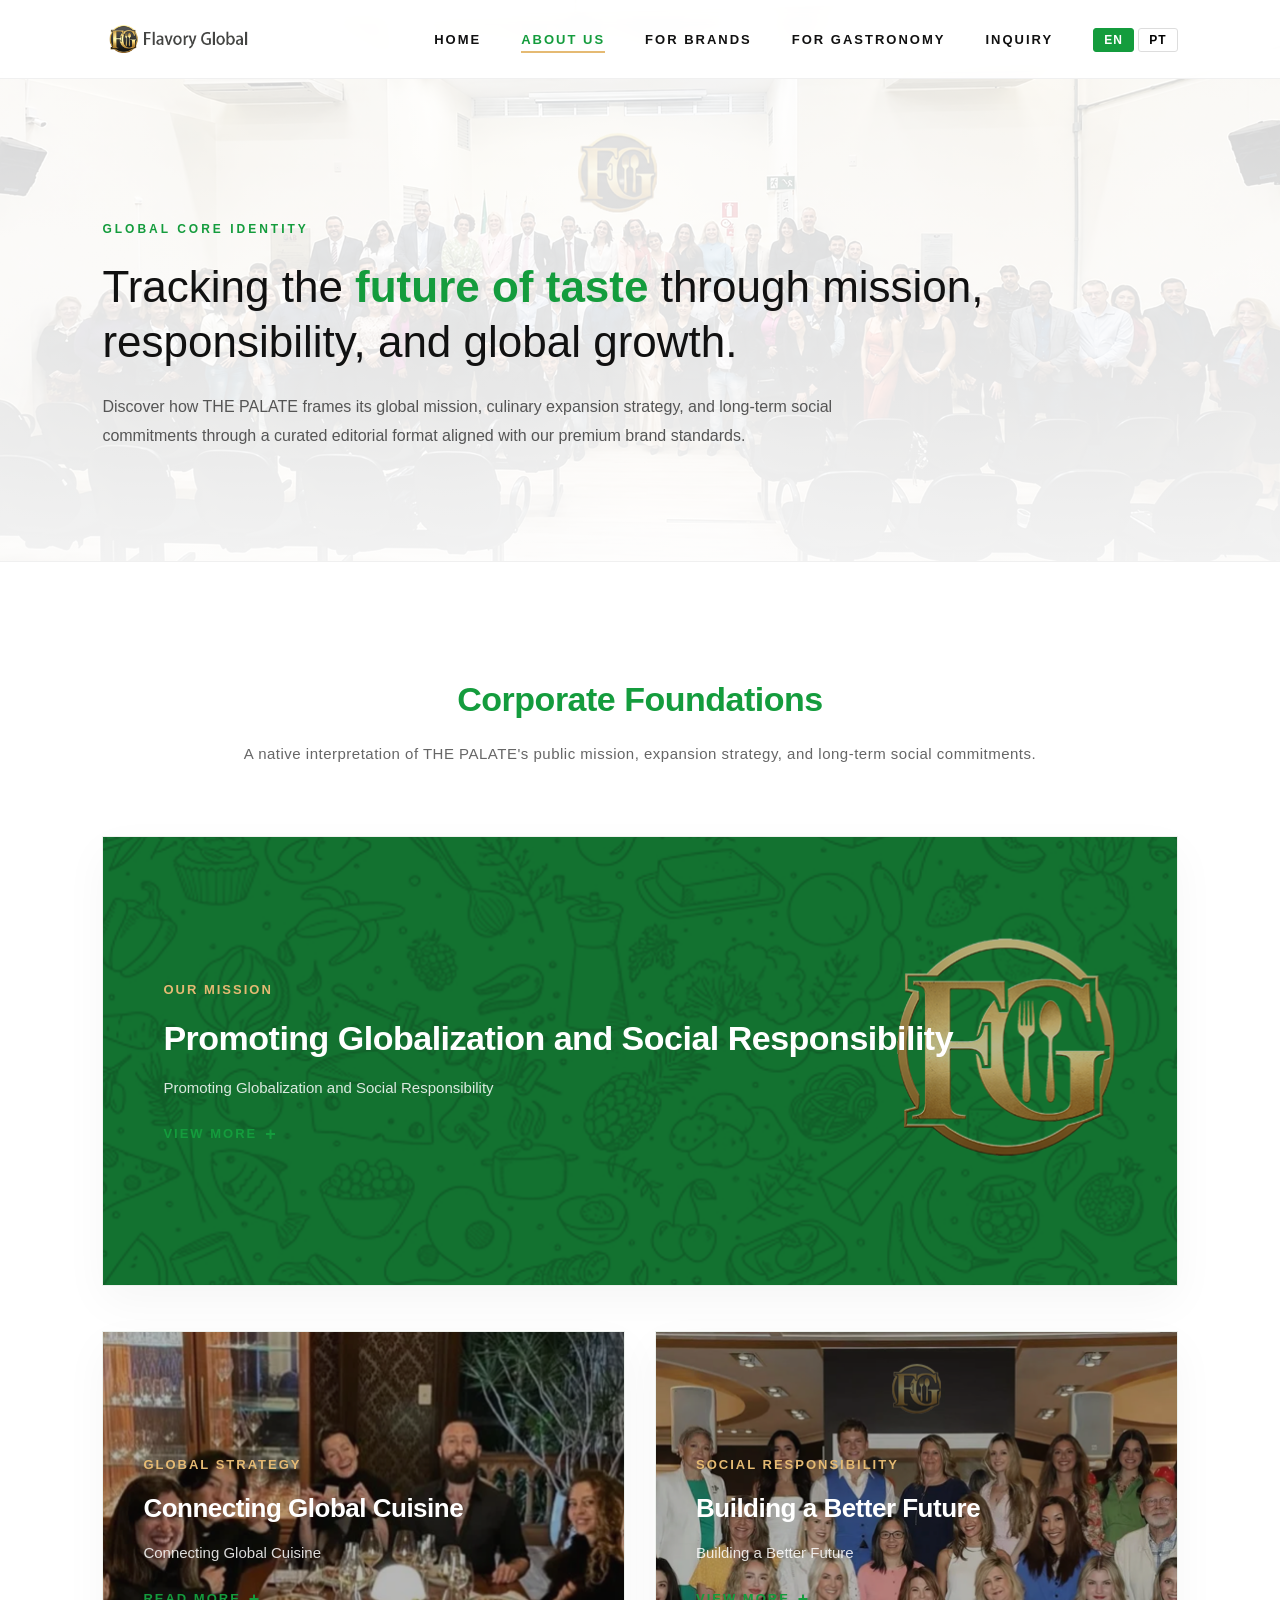
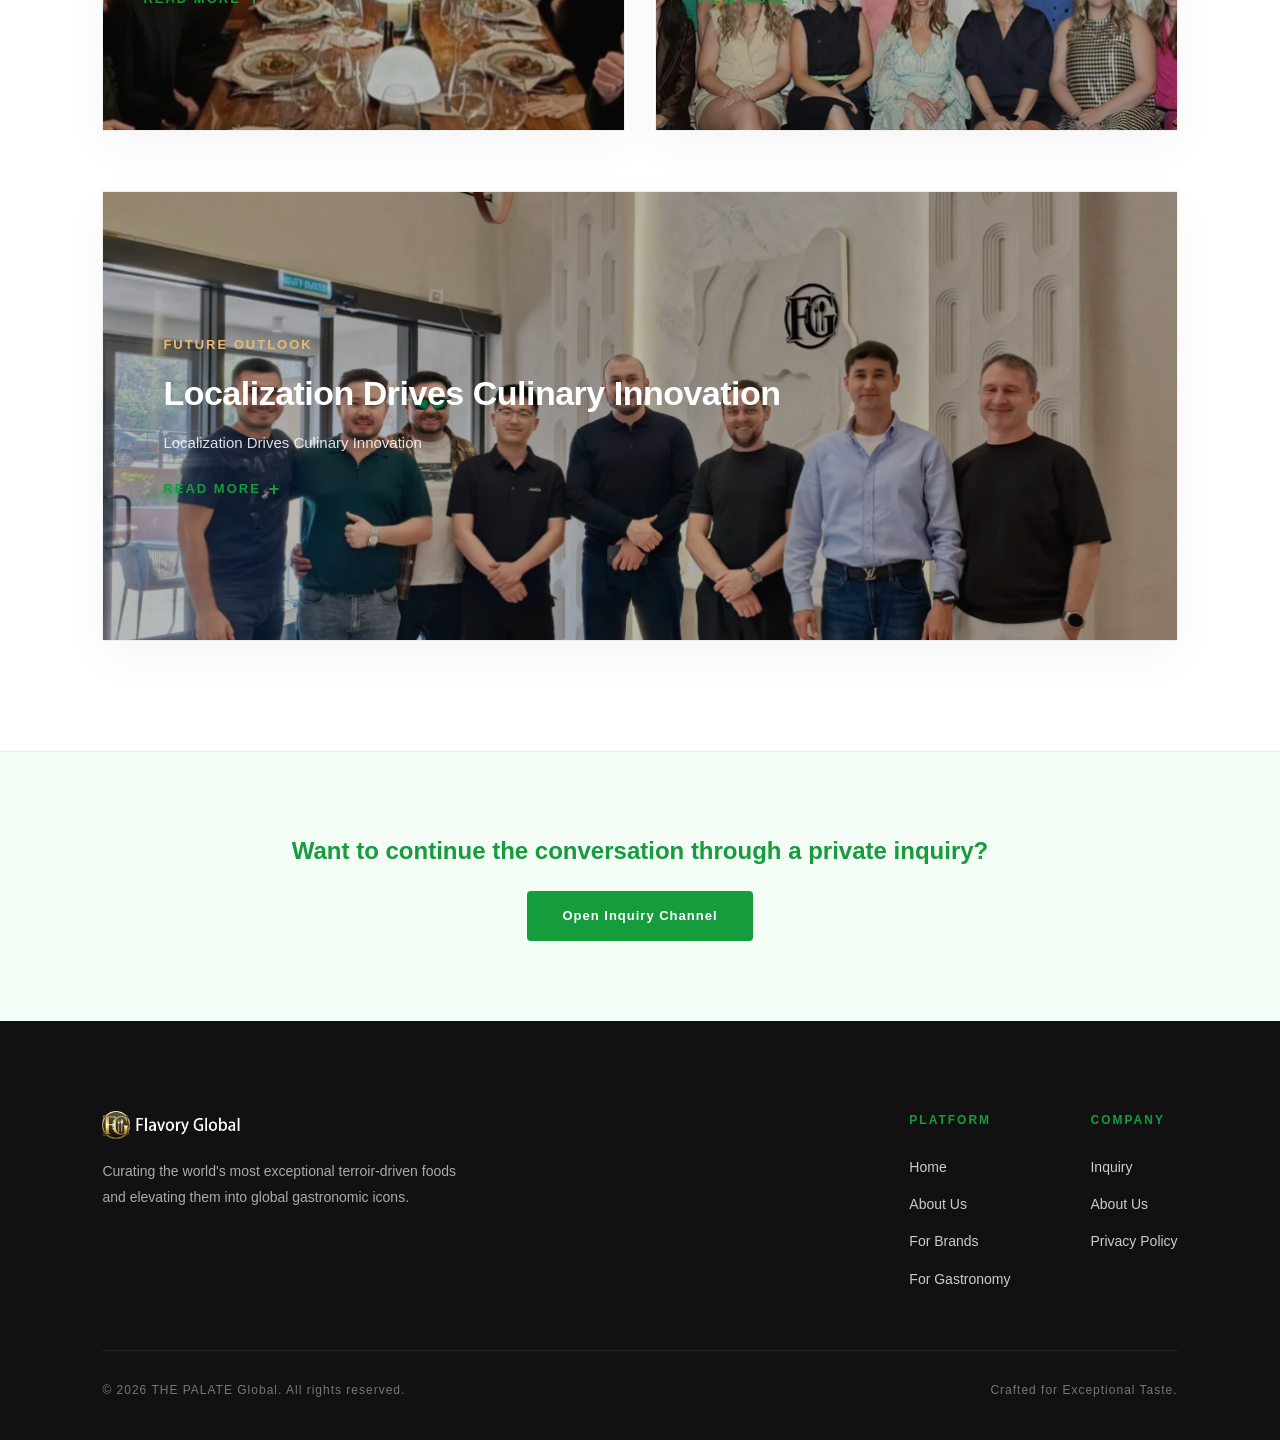
==== aboutUs.html @ c87d358c "rename: news.html to aboutUs.html, update all refs" ====
<!doctype html>
<html lang="en">
<head>
<meta charset="utf-8">
<meta content="width=device-width, initial-scale=1.0" name="viewport">
<title>About Us | THE PALATE</title>
<style>
* { margin: 0; padding: 0; box-sizing: border-box; }
body {
  font-family: -apple-system, BlinkMacSystemFont, "Segoe UI", Roboto, sans-serif;
  background-color: #ffffff;
  color: #111111;
  line-height: 1.6;
  overflow-x: hidden;
}
a { text-decoration: none; color: inherit; transition: all 0.3s ease; }

.container-1200 {
  max-width: 1200px;
  margin: 0 auto;
  width: 100%;
}

.inner-hero {
  padding: 220px 8% 110px 8%;
  background: linear-gradient(rgba(255,255,255,0.82), rgba(255,255,255,0.95)), url("images/about-hero-bg.png") no-repeat center center/cover;
  border-bottom: 1px solid #f0f0f0;
  animation: fadeIn 1s ease;
}
.page-indicator {
  font-size: 12px;
  text-transform: uppercase;
  letter-spacing: 3px;
  color: #149c3d;
  font-weight: 700;
  margin-bottom: 20px;
  display: block;
}
.inner-hero h1 {
  font-size: 44px;
  font-weight: 400;
  color: #111111;
  max-width: 900px;
  margin-bottom: 24px;
  line-height: 1.25;
}
.inner-hero h1 b { color: #149c3d; font-weight: 800; }
.inner-hero p {
  font-size: 16px;
  color: #555555;
  max-width: 800px;
  line-height: 1.8;
}

.news-section {
  padding: 110px 8%;
  background-color: #ffffff;
}
.section-heading {
  text-align: center;
  margin-bottom: 70px;
}
.section-heading h2 { font-size: 34px; font-weight: 700; margin-bottom: 16px; letter-spacing: -0.5px; }
.section-heading h2 span { color: #149c3d; }
.section-heading p { font-size: 15px; color: #666666; letter-spacing: 0.5px; }

.news-list { display: flex; flex-direction: column; gap: 45px; }

.news-grid-row {
  display: grid;
  grid-template-columns: repeat(2, 1fr);
  gap: 30px;
}

.news-item-container { display: flex; flex-direction: column; }

.news-card {
  position: relative;
  height: 450px;
  display: flex;
  flex-direction: column;
  justify-content: center;
  border: 1px solid #edf1ed;
  background: #111111;
  box-shadow: 0 16px 42px rgba(17,17,17,0.04);
  overflow: hidden;
  transition: transform 0.3s ease, box-shadow 0.3s ease;
}
.news-grid-row .news-card {
  height: 400px;
}
.news-card:hover {
  transform: translateY(-4px);
  box-shadow: 0 16px 30px rgba(20,156,61,0.12);
}
.news-card-bg {
  position: absolute;
  inset: 0;
  background-size: cover;
  background-position: center;
  z-index: 1;
  transition: transform 0.6s ease;
}
.news-card:hover .news-card-bg { transform: scale(1.03); }

.news-card::after {
  content: "";
  position: absolute;
  inset: 0;
  background: rgba(17,17,17,0.3);
  z-index: 2;
}

.news-card-content {
  position: relative;
  z-index: 3;
  padding: 40px 60px;
  display: flex;
  flex-direction: column;
  justify-content: center;
}
.news-grid-row .news-card-content {
  padding: 30px 40px;
}
.news-kicker {
  font-size: 13px;
  letter-spacing: 2px;
  text-transform: uppercase;
  color: #e5ba73;
  font-weight: 700;
  display: block;
  margin-bottom: 16px;
}
.news-card h3 {
  font-size: 34px;
  font-weight: 700;
  color: #ffffff;
  margin-bottom: 16px;
  line-height: 1.25;
  letter-spacing: -0.5px;
}
.news-grid-row .news-card h3 {
  font-size: 26px;
}
.news-summary {
  font-size: 15px;
  color: rgba(255,255,255,0.85);
  line-height: 1.7;
  margin-bottom: 24px;
  max-width: 850px;
}
.news-toggle {
  display: inline-flex;
  align-items: center;
  gap: 8px;
  width: fit-content;
  border: none;
  background: transparent;
  color: #149c3d;
  font-size: 13px;
  font-weight: 700;
  letter-spacing: 2px;
  text-transform: uppercase;
  cursor: pointer;
  padding: 0;
}
.news-toggle:hover { color: #e5ba73; }
.news-toggle::after { content: "+"; font-size: 18px; line-height: 1; }
.news-toggle[aria-expanded="true"]::after { content: "-"; }

.news-detail-wrapper {
  max-height: 0;
  overflow: hidden;
  opacity: 0;
  margin-top: 0;
  transition: max-height 0.4s ease, opacity 0.3s ease, margin-top 0.3s ease;
}
.news-detail-wrapper[hidden] { display: none; }
.news-detail-wrapper.open { max-height: 2000px; opacity: 1; margin-top: 15px; }
.news-detail-inner { padding: 35px; background: #fcfcfc; border-left: 4px solid #149c3d; display: flex; flex-direction: column; gap: 16px; border-right: 1px solid #edf1ed; border-bottom: 1px solid #edf1ed; }
.news-detail-wrapper p { font-size: 15px; color: #444444; line-height: 1.85; text-align: justify; }

.news-cta {
  background-color: #f4fcf6;
  padding: 80px 8%;
  text-align: center;
  border-top: 1px solid #e2f3e7;
}
.news-cta h4 { font-size: 24px; color: #111111; margin-bottom: 20px; }
.news-cta h4 span { color: #149c3d; }
.news-btn {
  display: inline-block;
  padding: 15px 35px;
  background-color: #149c3d;
  color: #ffffff;
  font-size: 13px;
  font-weight: 600;
  letter-spacing: 1px;
  border-radius: 4px;
}
.news-btn:hover { background-color: #111111; color: #e5ba73; }

@keyframes fadeIn { from { opacity: 0; } to { opacity: 1; } }

@media (max-width: 1240px) {
  .container-1200 { padding: 0 20px; }
}
@media (max-width: 960px) {
  .inner-hero { padding: 180px 6% 84px 6%; }
  .news-section, .news-cta, footer { padding-left: 6%; padding-right: 6%; }
  .news-grid-row { grid-template-columns: 1fr; gap: 30px; }
  .news-card { height: auto; min-height: 380px; }
  .news-grid-row .news-card { height: auto; min-height: 380px; }
  .news-card-content { padding: 30px; }
  .news-card h3 { font-size: 30px; }
}
@media (max-width: 768px) {
  .inner-hero h1 { font-size: 32px; }
  .inner-hero p, .news-summary, .news-detail-wrapper p { font-size: 14px; line-height: 1.6; }
  .news-list { gap: 20px; }
  .news-card-content { padding: 24px 20px; }
  .news-toggle { width: 100%; justify-content: flex-start; min-height: 44px; }
}
</style>
<link href="css/components.css" rel="stylesheet">
</head>
<body>

<site-header></site-header>

<section class="inner-hero">
  <div class="container-1200">
    <span class="page-indicator">
      <span class="lang-en">Global Core Identity</span>
      <span class="lang-pt" hidden>Identidade Central Global</span>
    </span>
    <h1>
      <span class="lang-en">Tracking the <b>future of taste</b> through mission, responsibility, and global growth.</span>
      <span class="lang-pt" hidden>Acompanhando o <b>futuro do sabor</b> por meio de missao, responsabilidade e crescimento global.</span>
    </h1>
    <p>
      <span class="lang-en">Discover how THE PALATE frames its global mission, culinary expansion strategy, and long-term social commitments through a curated editorial format aligned with our premium brand standards.</span>
      <span class="lang-pt" hidden>Descubra como a THE PALATE apresenta sua missao global, estrategia de expansao culinaria e compromissos sociais de longo prazo em um formato editorial alinhado aos nossos padroes de marca premium.</span>
    </p>
  </div>
</section>

<section class="news-section">
  <div class="container-1200">
    <div class="section-heading">
      <h2>
        <span class="lang-en">Corporate <span>Foundations</span></span>
        <span class="lang-pt" hidden>Pilares <span>Corporativos</span></span>
      </h2>
      <p>
        <span class="lang-en">A native interpretation of THE PALATE's public mission, expansion strategy, and long-term social commitments.</span>
        <span class="lang-pt" hidden>Uma interpretacao nativa sobre a missao publica, estrategia de expansao e compromissos sociais da THE PALATE.</span>
      </p>
    </div>

    <div class="news-list">

      <!-- CARD 1: MISSION -->
      <div class="news-item-container">
        <article class="news-card">
          <div class="news-card-bg" style="background-image: url('images/about-card-mission.png')"></div>
          <div class="news-card-content">
            <span class="news-kicker">OUR MISSION</span>
            <h3>
              <span class="lang-en">Promoting Globalization and Social Responsibility</span>
              <span class="lang-pt" hidden>Promovendo Globalizacao e Responsabilidade Social</span>
            </h3>
            <p class="news-summary">
              <span class="lang-en">Promoting Globalization and Social Responsibility</span>
              <span class="lang-pt" hidden>Promovendo Globalizacao e Responsabilidade Social</span>
            </p>
            <button class="news-toggle" type="button" aria-expanded="false" aria-controls="news-detail-1" data-more-en="View more" data-less-en="Show less" data-more-pt="Ver mais" data-less-pt="Mostrar menos" onclick="toggleNewsDetail(this, 'news-detail-1')">
              <span class="lang-en">View more</span>
              <span class="lang-pt" hidden>Ver mais</span>
            </button>
          </div>
        </article>
        <div class="news-detail-wrapper" id="news-detail-1" hidden>
          <div class="news-detail-inner">
            <p>
              <strong style="display: block; margin-bottom: 8px; color: #149c3d;">OUR MISSION</strong>
              <strong style="display: block; margin-bottom: 12px; font-size: 16px;">Promoting Globalization and Social Responsibility</strong>
              <span class="lang-en">THE PALATE is not just a culinary curation company; we are also practitioners of global social responsibility. We are committed to promoting the process of globalization and actively responding to the increasingly prominent issue of global unemployment by providing effective solutions for various countries. Through our platform, we hope to help everyone find their own culinary journey.</span>
              <span class="lang-pt" hidden>A THE PALATE nao e apenas uma empresa de curadoria culinaria; tambem somos praticantes da responsabilidade social global. Estamos comprometidos em promover o processo de globalizacao e responder ativamente ao crescente problema do desemprego global por meio de solucoes eficazes para varios paises. Por meio de nossa plataforma, esperamos ajudar cada pessoa a encontrar sua propria jornada culinaria.</span>
            </p>
          </div>
        </div>
      </div>

      <!-- GRID ROW: CARD 2 + CARD 3 -->
      <div class="news-grid-row">

        <div class="news-item-container">
          <article class="news-card">
            <div class="news-card-bg" style="background-image: url('images/about-card-strategy.png')"></div>
            <div class="news-card-content">
              <span class="news-kicker">GLOBAL STRATEGY</span>
              <h3>
                <span class="lang-en">Connecting Global Cuisine</span>
                <span class="lang-pt" hidden>Conectando a Culinaria Global</span>
              </h3>
              <p class="news-summary">
                <span class="lang-en">Connecting Global Cuisine</span>
                <span class="lang-pt" hidden>Conectando a Culinaria Global</span>
              </p>
              <button class="news-toggle" type="button" aria-expanded="false" aria-controls="news-detail-2" data-more-en="Read more" data-less-en="Show less" data-more-pt="Ler mais" data-less-pt="Mostrar menos" onclick="toggleNewsDetail(this, 'news-detail-2')">
                <span class="lang-en">Read more</span>
                <span class="lang-pt" hidden>Ler mais</span>
              </button>
            </div>
          </article>
          <div class="news-detail-wrapper" id="news-detail-2" hidden>
            <div class="news-detail-inner">
              <p>
                <strong style="display: block; margin-bottom: 8px; color: #149c3d;">GLOBAL STRATEGY</strong>
                <strong style="display: block; margin-bottom: 12px; font-size: 16px;">Connecting Global Cuisine</strong>
                <span class="lang-en">As of 2026, THE PALATE has established a comprehensive international business network, with offices spanning multiple continents. With our rigorous curation standards and exceptional digital service system, we provide precise and unique culinary insights to food lovers around the world, continuously driving the innovation and upgrading of global dining evaluation standards.</span>
                <span class="lang-pt" hidden>A THE PALATE estabeleceu uma rede internacional de negocios abrangente, abrangendo diversos paises. Com nossos rigorosos padroes de curadoria e sistema digital de servico excepcional, fornecemos insights culinarios precisos e unicos para amantes da gastronomia em todo o mundo.</span>
              </p>
            </div>
          </div>
        </div>

        <div class="news-item-container">
          <article class="news-card">
            <div class="news-card-bg" style="background-image: url('images/about-card-responsibility.png')"></div>
            <div class="news-card-content">
              <span class="news-kicker">SOCIAL RESPONSIBILITY</span>
              <h3>
                <span class="lang-en">Building a Better Future</span>
                <span class="lang-pt" hidden>Construindo um Futuro Melhor</span>
              </h3>
              <p class="news-summary">
                <span class="lang-en">Building a Better Future</span>
                <span class="lang-pt" hidden>Construindo um Futuro Melhor</span>
              </p>
              <button class="news-toggle" type="button" aria-expanded="false" aria-controls="news-detail-3" data-more-en="View more" data-less-en="Show less" data-more-pt="Ver mais" data-less-pt="Mostrar menos" onclick="toggleNewsDetail(this, 'news-detail-3')">
                <span class="lang-en">View more</span>
                <span class="lang-pt" hidden>Ver mais</span>
              </button>
            </div>
          </article>
          <div class="news-detail-wrapper" id="news-detail-3" hidden>
            <div class="news-detail-inner">
              <p>
                <strong style="display: block; margin-bottom: 8px; color: #149c3d;">SOCIAL RESPONSIBILITY</strong>
                <strong style="display: block; margin-bottom: 12px; font-size: 16px;">Building a Better Future</strong>
                <span class="lang-en" style="display: block; margin-bottom: 12px;">THE PALATE has established strong partnerships with globally recognized charitable organizations. We actively give back to society through charitable activities worldwide, covering areas such as education, poverty alleviation, and health.</span>
                <span class="lang-en" style="display: block; margin-bottom: 12px;">We collaborate with internationally recognized organizations to launch inclusive charitable products that align with local cultural and legal principles. We allocate a portion of our operational profits to fund schools, community centers, and provide ongoing assistance for vulnerable groups.</span>
                <span class="lang-en">We recognize the importance of charitable endeavors. As a socially responsible company, we call on every partner to participate in meaningful action beyond food.</span>
                <span class="lang-pt" hidden>A THE PALATE estabeleceu parcerias com organizacoes globais reconhecidas. Dedicamos parte dos lucros para financiar escolas, centros comunitarios e fornecer assistencia para grupos vulneraveis em todo o mundo.</span>
              </p>
            </div>
          </div>
        </div>

      </div>

      <!-- CARD 4: FUTURE OUTLOOK -->
      <div class="news-item-container" style="margin-top: 15px;">
        <article class="news-card">
          <div class="news-card-bg" style="background-image: url('images/about-card-outlook.png')"></div>
          <div class="news-card-content">
            <span class="news-kicker">FUTURE OUTLOOK</span>
            <h3>
              <span class="lang-en">Localization Drives Culinary Innovation</span>
              <span class="lang-pt" hidden>A Localizacao Impulsiona a Inovacao Culinaria</span>
            </h3>
            <p class="news-summary">
              <span class="lang-en">Localization Drives Culinary Innovation</span>
              <span class="lang-pt" hidden>A Localizacao Impulsiona a Inovacao Culinaria</span>
            </p>
            <button class="news-toggle" type="button" aria-expanded="false" aria-controls="news-detail-4" data-more-en="Read more" data-less-en="Show less" data-more-pt="Ler mais" data-less-pt="Mostrar menos" onclick="toggleNewsDetail(this, 'news-detail-4')">
              <span class="lang-en">Read more</span>
              <span class="lang-pt" hidden>Ler mais</span>
            </button>
          </div>
        </article>
        <div class="news-detail-wrapper" id="news-detail-4" hidden>
          <div class="news-detail-inner">
            <p>
              <strong style="display: block; margin-bottom: 8px; color: #149c3d;">FUTURE OUTLOOK</strong>
              <strong style="display: block; margin-bottom: 12px; font-size: 16px;">Localization Drives Culinary Innovation</strong>
              <span class="lang-en">THE PALATE looks forward to further consolidating its leadership position in the global culinary curation market while creating a richer and more diverse food experience for diners worldwide. Through our platform, we integrate the unique offerings of local food businesses and user feedback to drive culinary innovation across markets.</span>
              <span class="lang-pt" hidden>A THE PALATE espera consolidar ainda mais sua posicao de lideranca no mercado global de curadoria culinaria, criando uma experiencia gastronomica mais rica e diversa para consumidores do mundo inteiro.</span>
            </p>
          </div>
        </div>
      </div>

    </div>
  </div>
</section>

<section class="news-cta">
  <div class="container-1200">
    <h4>
      <span class="lang-en">Want to continue the conversation through a <span>private inquiry</span>?</span>
      <span class="lang-pt" hidden>Quer continuar a conversa por meio de uma <span>consulta privada</span>?</span>
    </h4>
    <a href="inquiry.html" class="news-btn">
      <span class="lang-en">Open Inquiry Channel</span>
      <span class="lang-pt" hidden>Abrir Canal de Consulta</span>
    </a>
  </div>
</section>

<site-footer></site-footer>

<script>
var DETAIL_CLOSE_DELAY_MS = 250;

function toggleNewsDetail(button, detailId) {
  var detail = document.getElementById(detailId);
  var isOpen = detail.classList.contains("open");
  var nextState = !isOpen;
  var langEn = button.querySelector(".lang-en");
  var langPt = button.querySelector(".lang-pt");

  if (nextState) {
    detail.hidden = false;
    requestAnimationFrame(function () {
      detail.classList.add("open");
    });
  } else {
    detail.classList.remove("open");
    window.setTimeout(function () {
      if (!detail.classList.contains("open")) {
        detail.hidden = true;
      }
    }, DETAIL_CLOSE_DELAY_MS);
  }

  button.setAttribute("aria-expanded", String(nextState));

  if (langEn) {
    langEn.textContent = nextState
      ? button.getAttribute("data-less-en")
      : button.getAttribute("data-more-en");
  }
  if (langPt) {
    langPt.textContent = nextState
      ? button.getAttribute("data-less-pt")
      : button.getAttribute("data-more-pt");
  }
}
</script>
<script src="js/i18n.js"></script>
<script src="js/components.js"></script>
</body>
</html>
---- css/components.css ----
nav {
  position: fixed;
  top: 0;
  width: 100%;
  display: flex;
  justify-content: space-between;
  align-items: center;
  padding: 25px 8%;
  background: rgba(255, 255, 255, 0.95);
  backdrop-filter: blur(10px);
  z-index: 1000;
  border-bottom: 1px solid #f0f0f0;
}
.logo {
  height: 28px;
  display: block;
}
.logo-footer {
  height: 28px;
  display: block;
}
.nav-links {
  display: flex;
  list-style: none;
  gap: 40px;
  align-items: center;
}
.nav-links a {
  font-size: 13px;
  letter-spacing: 2px;
  text-transform: uppercase;
  font-weight: 600;
}
.nav-links a:hover,
.nav-links a.active {
  color: #149c3d;
  border-bottom: 2px solid #e5ba73;
  padding-bottom: 4px;
}
.lang-toggle {
  font-size: 12px;
  letter-spacing: 1px;
  font-weight: 700;
  cursor: pointer;
  padding: 4px 10px;
  border: 1px solid #ddd;
  border-radius: 3px;
  background: transparent;
  text-transform: uppercase;
}
.lang-toggle.active {
  background: #149c3d;
  color: #fff;
  border-color: #149c3d;
}
.lang-toggle:hover {
  border-color: #149c3d;
}

.menu-toggle {
  display: none;
  flex-direction: column;
  cursor: pointer;
  gap: 5px;
  z-index: 1001;
}
.menu-toggle span {
  display: block;
  width: 25px;
  height: 2px;
  background-color: #111111;
  transition: all 0.3s ease;
}

footer {
  background-color: #111111;
  color: #ffffff;
  padding: 90px 8% 40px 8%;
  display: flex;
  flex-direction: column;
  gap: 60px;
}
.footer-main {
  display: flex;
  justify-content: space-between;
  flex-wrap: wrap;
  gap: 40px;
}
.footer-desc {
  max-width: 380px;
  color: #aaaaaa;
  font-size: 14px;
  line-height: 1.8;
}
.footer-desc .logo-footer {
  margin-bottom: 20px;
}
.footer-links {
  display: flex;
  gap: 80px;
}
.footer-col h4 {
  font-size: 12px;
  text-transform: uppercase;
  letter-spacing: 2px;
  color: #149c3d;
  margin-bottom: 25px;
  font-weight: 700;
}
.footer-col ul {
  list-style: none;
  display: flex;
  flex-direction: column;
  gap: 15px;
  font-size: 14px;
  color: #cccccc;
}
.footer-col ul a:hover {
  color: #e5ba73;
  padding-left: 5px;
}
.footer-bottom {
  display: flex;
  justify-content: space-between;
  font-size: 12px;
  color: #777777;
  border-top: 1px solid #222222;
  padding-top: 30px;
  letter-spacing: 1px;
}

@media (max-width: 960px) {
  nav {
    padding: 20px 6%;
  }

  .menu-toggle {
    display: flex;
  }
  .menu-toggle.active span:nth-child(1) {
    transform: translateY(7px) rotate(45deg);
  }
  .menu-toggle.active span:nth-child(2) {
    opacity: 0;
  }
  .menu-toggle.active span:nth-child(3) {
    transform: translateY(-7px) rotate(-45deg);
  }

  .nav-links {
    position: absolute;
    top: 100%;
    left: 0;
    width: 100%;
    background: rgba(255, 255, 255, 0.98);
    backdrop-filter: blur(10px);
    flex-direction: column;
    padding: 0;
    max-height: 0;
    overflow: hidden;
    gap: 0;
    border-bottom: none;
    transition:
      max-height 0.4s ease-in-out,
      padding 0.4s ease-in-out;
  }
  .nav-links.nav-active {
    max-height: 400px;
    padding: 20px 0 30px 0;
    border-bottom: 1px solid #f0f0f0;
    box-shadow: 0 10px 20px rgba(0, 0, 0, 0.05);
  }
  .nav-links li {
    width: 100%;
    text-align: center;
    margin-bottom: 20px;
  }
  .nav-links li:last-child {
    margin-bottom: 0;
  }
  .nav-links a {
    display: inline-block;
    padding: 10px 20px;
    font-size: 15px;
  }
  .lang-switcher {
    margin-top: 10px;
  }

  footer {
    padding-left: 6%;
    padding-right: 6%;
  }
  .footer-links {
    gap: 40px;
  }
}

@media (max-width: 720px) {
  nav {
    padding: 18px 5%;
  }
  footer {
    padding-left: 5%;
    padding-right: 5%;
  }
  .footer-main,
  .footer-bottom,
  .footer-links {
    flex-direction: column;
    gap: 24px;
  }
}
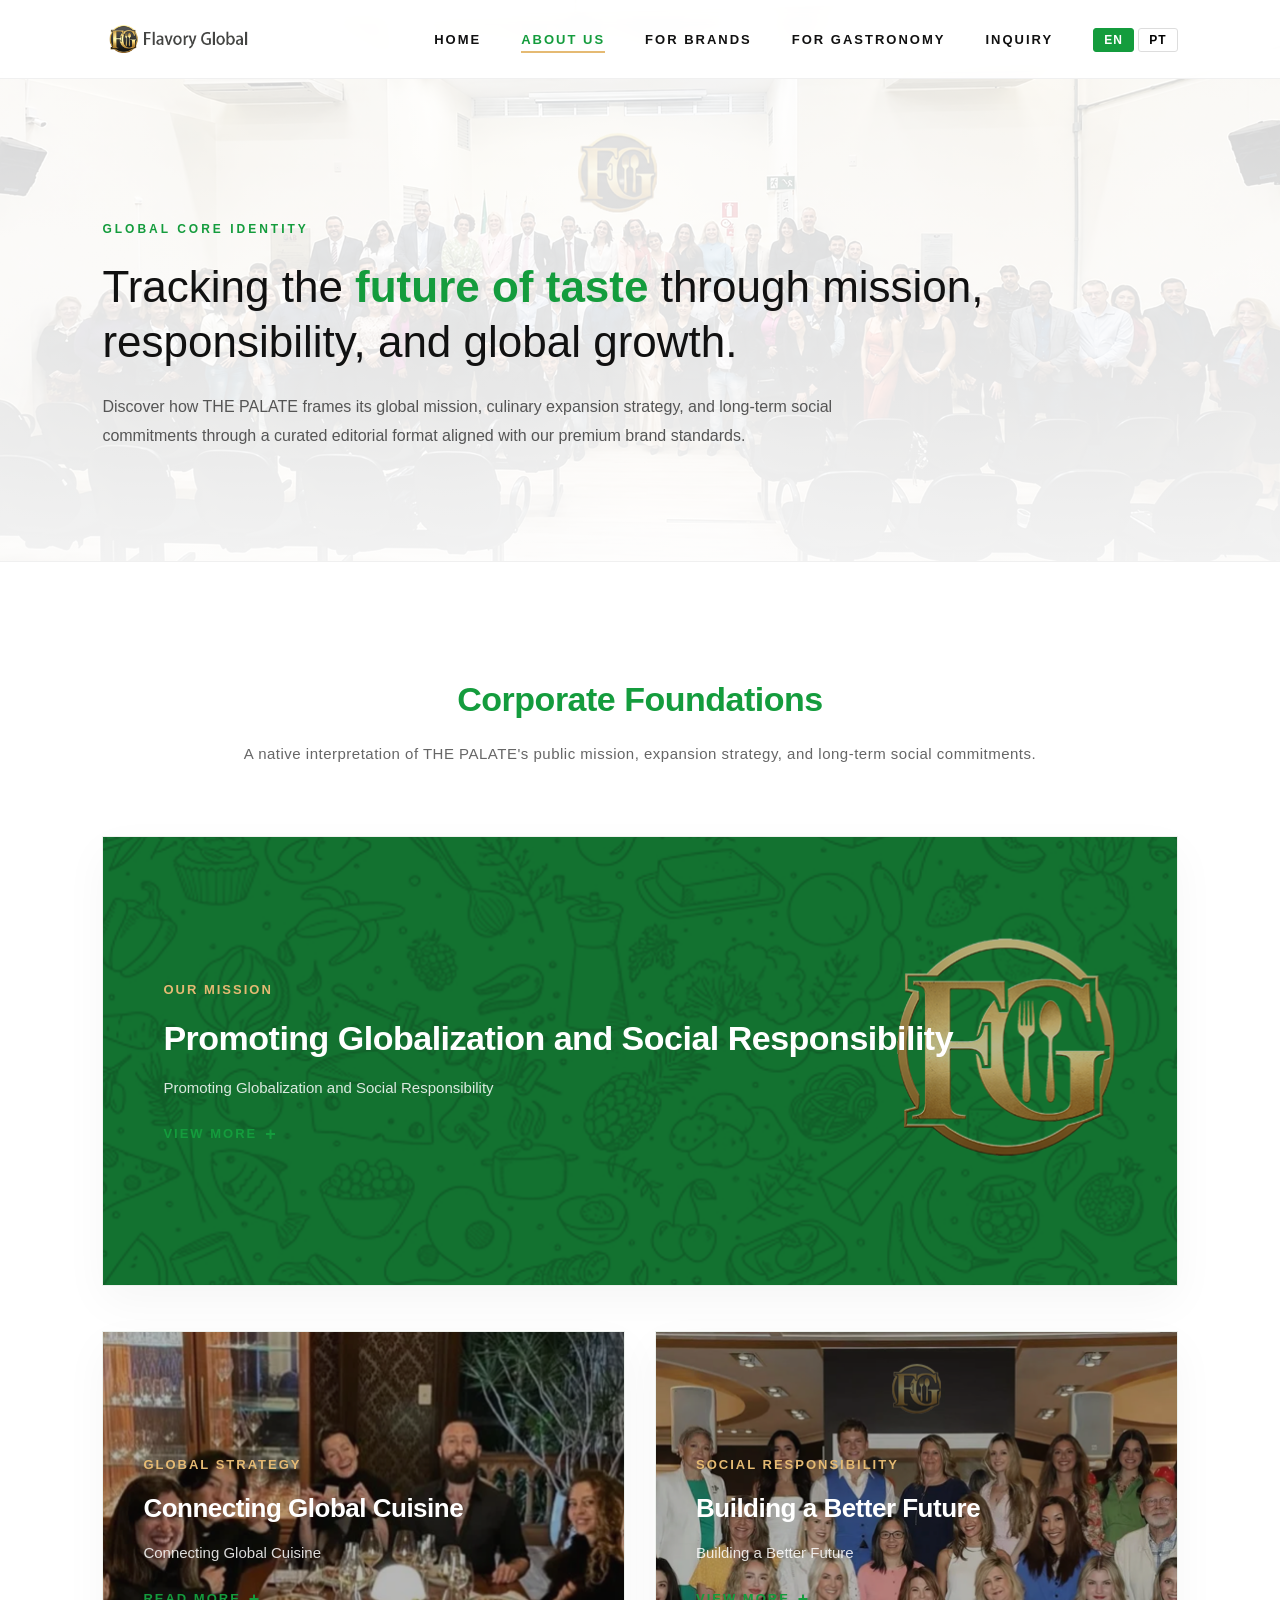
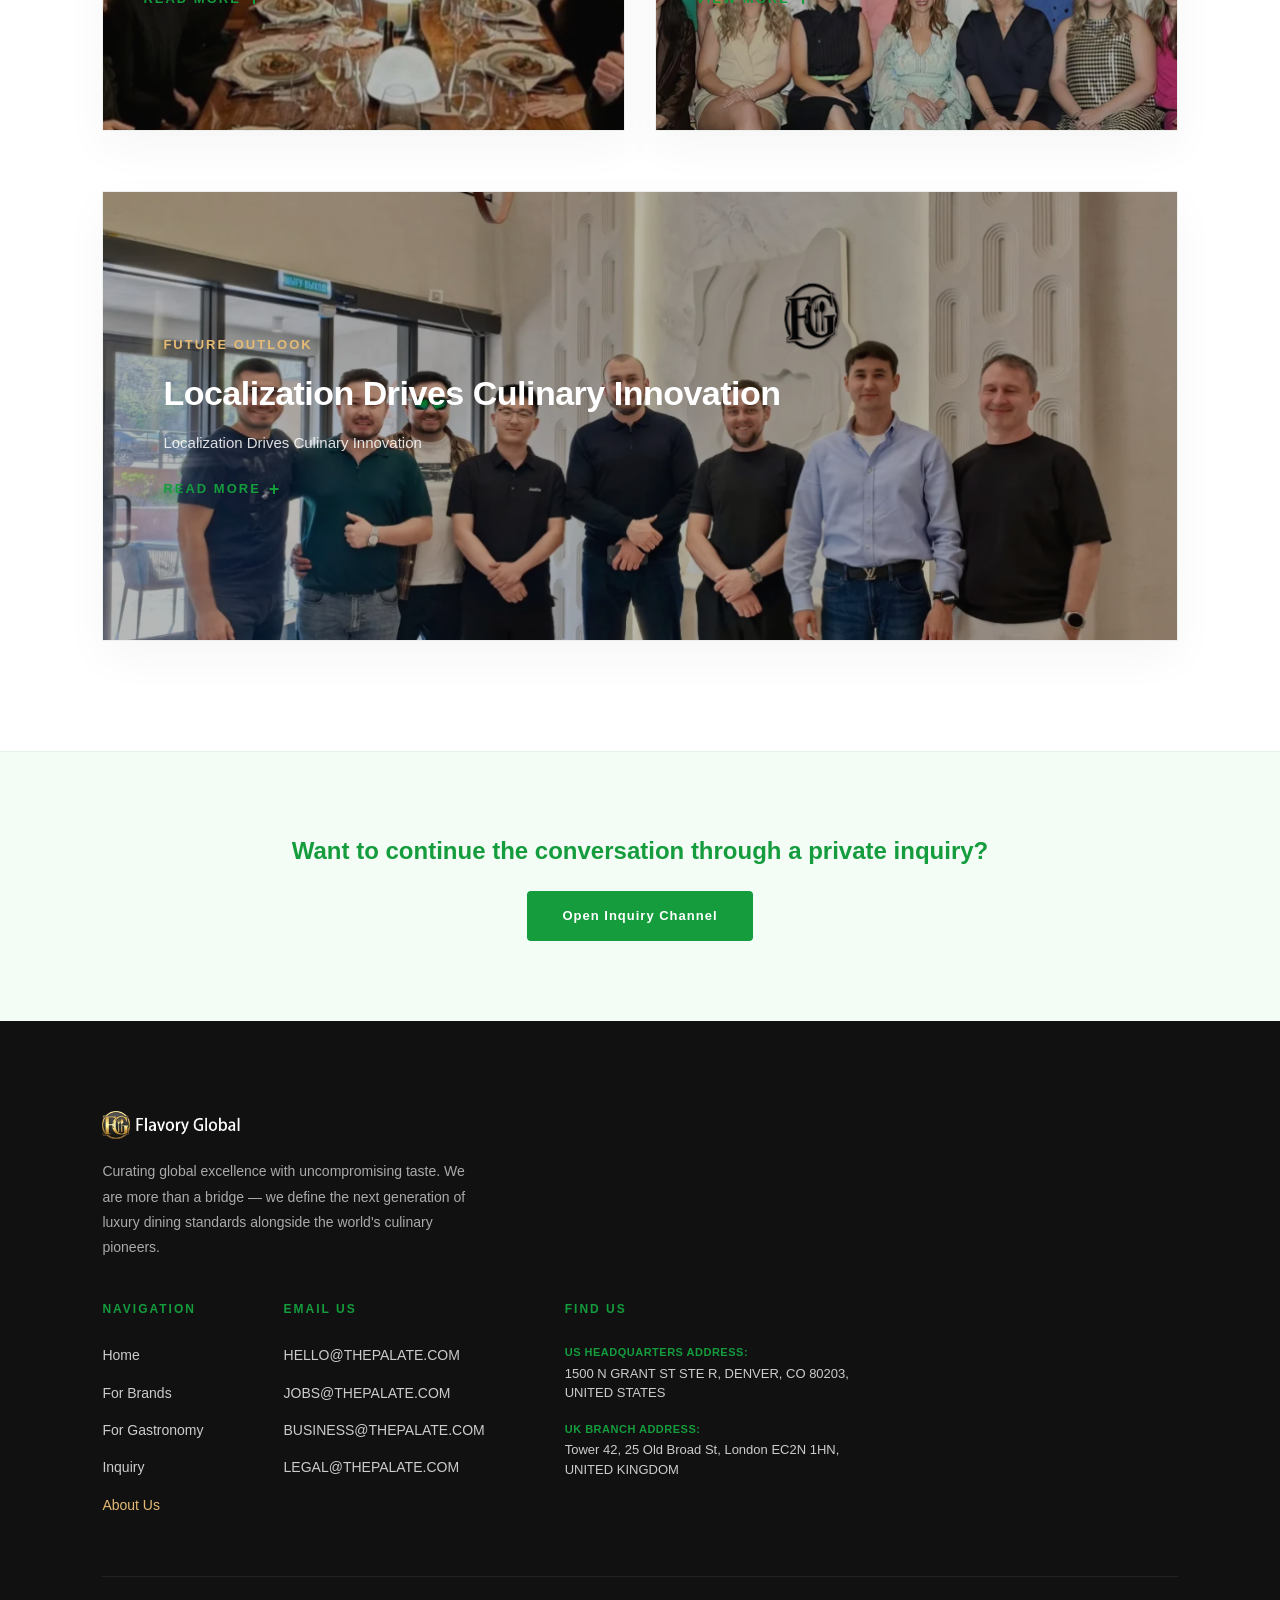
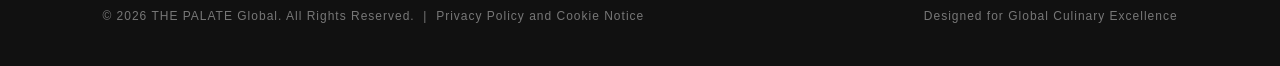
==== commit 6f1afba3: "fix: add id to all HTML elements across all pages" ====
--- a/aboutUs.html
+++ b/aboutUs.html
@@ -1,8 +1,9 @@
-<!doctype html>
+<!DOCTYPE html>
+
 <html lang="en">
 <head>
-<meta charset="utf-8">
-<meta content="width=device-width, initial-scale=1.0" name="viewport">
+<meta charset="utf-8"/>
+<meta content="width=device-width, initial-scale=1.0" name="viewport"/>
 <title>About Us | THE PALATE</title>
 <style>
 * { margin: 0; padding: 0; box-sizing: border-box; }
@@ -222,196 +223,182 @@
   .news-toggle { width: 100%; justify-content: flex-start; min-height: 44px; }
 }
 </style>
-<link href="css/components.css" rel="stylesheet">
+<link href="css/components.css" rel="stylesheet"/>
 </head>
 <body>
-
-<site-header></site-header>
-
-<section class="inner-hero">
-  <div class="container-1200">
-    <span class="page-indicator">
-      <span class="lang-en">Global Core Identity</span>
-      <span class="lang-pt" hidden>Identidade Central Global</span>
-    </span>
-    <h1>
-      <span class="lang-en">Tracking the <b>future of taste</b> through mission, responsibility, and global growth.</span>
-      <span class="lang-pt" hidden>Acompanhando o <b>futuro do sabor</b> por meio de missao, responsabilidade e crescimento global.</span>
-    </h1>
-    <p>
-      <span class="lang-en">Discover how THE PALATE frames its global mission, culinary expansion strategy, and long-term social commitments through a curated editorial format aligned with our premium brand standards.</span>
-      <span class="lang-pt" hidden>Descubra como a THE PALATE apresenta sua missao global, estrategia de expansao culinaria e compromissos sociais de longo prazo em um formato editorial alinhado aos nossos padroes de marca premium.</span>
-    </p>
-  </div>
+<site-header id="aboutUs_site-header"></site-header>
+<section class="inner-hero" id="aboutUs_inner-hero">
+<div class="container-1200" id="aboutUs_container-1200">
+<span class="page-indicator" id="aboutUs_page-indicator">
+<span class="lang-en" id="aboutUs_lang-en">Global Core Identity</span>
+<span class="lang-pt" hidden="" id="aboutUs_lang-pt">Identidade Central Global</span>
+</span>
+<h1 id="aboutUs_h1">
+<span class="lang-en" id="aboutUs_lang-en_2">Tracking the <b id="aboutUs_b">future of taste</b> through mission, responsibility, and global growth.</span>
+<span class="lang-pt" hidden="" id="aboutUs_lang-pt_2">Acompanhando o <b id="aboutUs_b_2">futuro do sabor</b> por meio de missao, responsabilidade e crescimento global.</span>
+</h1>
+<p id="aboutUs_p">
+<span class="lang-en" id="aboutUs_lang-en_3">Discover how THE PALATE frames its global mission, culinary expansion strategy, and long-term social commitments through a curated editorial format aligned with our premium brand standards.</span>
+<span class="lang-pt" hidden="" id="aboutUs_lang-pt_3">Descubra como a THE PALATE apresenta sua missao global, estrategia de expansao culinaria e compromissos sociais de longo prazo em um formato editorial alinhado aos nossos padroes de marca premium.</span>
+</p>
+</div>
 </section>
-
-<section class="news-section">
-  <div class="container-1200">
-    <div class="section-heading">
-      <h2>
-        <span class="lang-en">Corporate <span>Foundations</span></span>
-        <span class="lang-pt" hidden>Pilares <span>Corporativos</span></span>
-      </h2>
-      <p>
-        <span class="lang-en">A native interpretation of THE PALATE's public mission, expansion strategy, and long-term social commitments.</span>
-        <span class="lang-pt" hidden>Uma interpretacao nativa sobre a missao publica, estrategia de expansao e compromissos sociais da THE PALATE.</span>
-      </p>
-    </div>
-
-    <div class="news-list">
-
-      <!-- CARD 1: MISSION -->
-      <div class="news-item-container">
-        <article class="news-card">
-          <div class="news-card-bg" style="background-image: url('images/about-card-mission.png')"></div>
-          <div class="news-card-content">
-            <span class="news-kicker">OUR MISSION</span>
-            <h3>
-              <span class="lang-en">Promoting Globalization and Social Responsibility</span>
-              <span class="lang-pt" hidden>Promovendo Globalizacao e Responsabilidade Social</span>
-            </h3>
-            <p class="news-summary">
-              <span class="lang-en">Promoting Globalization and Social Responsibility</span>
-              <span class="lang-pt" hidden>Promovendo Globalizacao e Responsabilidade Social</span>
-            </p>
-            <button class="news-toggle" type="button" aria-expanded="false" aria-controls="news-detail-1" data-more-en="View more" data-less-en="Show less" data-more-pt="Ver mais" data-less-pt="Mostrar menos" onclick="toggleNewsDetail(this, 'news-detail-1')">
-              <span class="lang-en">View more</span>
-              <span class="lang-pt" hidden>Ver mais</span>
-            </button>
-          </div>
-        </article>
-        <div class="news-detail-wrapper" id="news-detail-1" hidden>
-          <div class="news-detail-inner">
-            <p>
-              <strong style="display: block; margin-bottom: 8px; color: #149c3d;">OUR MISSION</strong>
-              <strong style="display: block; margin-bottom: 12px; font-size: 16px;">Promoting Globalization and Social Responsibility</strong>
-              <span class="lang-en">THE PALATE is not just a culinary curation company; we are also practitioners of global social responsibility. We are committed to promoting the process of globalization and actively responding to the increasingly prominent issue of global unemployment by providing effective solutions for various countries. Through our platform, we hope to help everyone find their own culinary journey.</span>
-              <span class="lang-pt" hidden>A THE PALATE nao e apenas uma empresa de curadoria culinaria; tambem somos praticantes da responsabilidade social global. Estamos comprometidos em promover o processo de globalizacao e responder ativamente ao crescente problema do desemprego global por meio de solucoes eficazes para varios paises. Por meio de nossa plataforma, esperamos ajudar cada pessoa a encontrar sua propria jornada culinaria.</span>
-            </p>
-          </div>
-        </div>
-      </div>
-
-      <!-- GRID ROW: CARD 2 + CARD 3 -->
-      <div class="news-grid-row">
-
-        <div class="news-item-container">
-          <article class="news-card">
-            <div class="news-card-bg" style="background-image: url('images/about-card-strategy.png')"></div>
-            <div class="news-card-content">
-              <span class="news-kicker">GLOBAL STRATEGY</span>
-              <h3>
-                <span class="lang-en">Connecting Global Cuisine</span>
-                <span class="lang-pt" hidden>Conectando a Culinaria Global</span>
-              </h3>
-              <p class="news-summary">
-                <span class="lang-en">Connecting Global Cuisine</span>
-                <span class="lang-pt" hidden>Conectando a Culinaria Global</span>
-              </p>
-              <button class="news-toggle" type="button" aria-expanded="false" aria-controls="news-detail-2" data-more-en="Read more" data-less-en="Show less" data-more-pt="Ler mais" data-less-pt="Mostrar menos" onclick="toggleNewsDetail(this, 'news-detail-2')">
-                <span class="lang-en">Read more</span>
-                <span class="lang-pt" hidden>Ler mais</span>
-              </button>
-            </div>
-          </article>
-          <div class="news-detail-wrapper" id="news-detail-2" hidden>
-            <div class="news-detail-inner">
-              <p>
-                <strong style="display: block; margin-bottom: 8px; color: #149c3d;">GLOBAL STRATEGY</strong>
-                <strong style="display: block; margin-bottom: 12px; font-size: 16px;">Connecting Global Cuisine</strong>
-                <span class="lang-en">As of 2026, THE PALATE has established a comprehensive international business network, with offices spanning multiple continents. With our rigorous curation standards and exceptional digital service system, we provide precise and unique culinary insights to food lovers around the world, continuously driving the innovation and upgrading of global dining evaluation standards.</span>
-                <span class="lang-pt" hidden>A THE PALATE estabeleceu uma rede internacional de negocios abrangente, abrangendo diversos paises. Com nossos rigorosos padroes de curadoria e sistema digital de servico excepcional, fornecemos insights culinarios precisos e unicos para amantes da gastronomia em todo o mundo.</span>
-              </p>
-            </div>
-          </div>
-        </div>
-
-        <div class="news-item-container">
-          <article class="news-card">
-            <div class="news-card-bg" style="background-image: url('images/about-card-responsibility.png')"></div>
-            <div class="news-card-content">
-              <span class="news-kicker">SOCIAL RESPONSIBILITY</span>
-              <h3>
-                <span class="lang-en">Building a Better Future</span>
-                <span class="lang-pt" hidden>Construindo um Futuro Melhor</span>
-              </h3>
-              <p class="news-summary">
-                <span class="lang-en">Building a Better Future</span>
-                <span class="lang-pt" hidden>Construindo um Futuro Melhor</span>
-              </p>
-              <button class="news-toggle" type="button" aria-expanded="false" aria-controls="news-detail-3" data-more-en="View more" data-less-en="Show less" data-more-pt="Ver mais" data-less-pt="Mostrar menos" onclick="toggleNewsDetail(this, 'news-detail-3')">
-                <span class="lang-en">View more</span>
-                <span class="lang-pt" hidden>Ver mais</span>
-              </button>
-            </div>
-          </article>
-          <div class="news-detail-wrapper" id="news-detail-3" hidden>
-            <div class="news-detail-inner">
-              <p>
-                <strong style="display: block; margin-bottom: 8px; color: #149c3d;">SOCIAL RESPONSIBILITY</strong>
-                <strong style="display: block; margin-bottom: 12px; font-size: 16px;">Building a Better Future</strong>
-                <span class="lang-en" style="display: block; margin-bottom: 12px;">THE PALATE has established strong partnerships with globally recognized charitable organizations. We actively give back to society through charitable activities worldwide, covering areas such as education, poverty alleviation, and health.</span>
-                <span class="lang-en" style="display: block; margin-bottom: 12px;">We collaborate with internationally recognized organizations to launch inclusive charitable products that align with local cultural and legal principles. We allocate a portion of our operational profits to fund schools, community centers, and provide ongoing assistance for vulnerable groups.</span>
-                <span class="lang-en">We recognize the importance of charitable endeavors. As a socially responsible company, we call on every partner to participate in meaningful action beyond food.</span>
-                <span class="lang-pt" hidden>A THE PALATE estabeleceu parcerias com organizacoes globais reconhecidas. Dedicamos parte dos lucros para financiar escolas, centros comunitarios e fornecer assistencia para grupos vulneraveis em todo o mundo.</span>
-              </p>
-            </div>
-          </div>
-        </div>
-
-      </div>
-
-      <!-- CARD 4: FUTURE OUTLOOK -->
-      <div class="news-item-container" style="margin-top: 15px;">
-        <article class="news-card">
-          <div class="news-card-bg" style="background-image: url('images/about-card-outlook.png')"></div>
-          <div class="news-card-content">
-            <span class="news-kicker">FUTURE OUTLOOK</span>
-            <h3>
-              <span class="lang-en">Localization Drives Culinary Innovation</span>
-              <span class="lang-pt" hidden>A Localizacao Impulsiona a Inovacao Culinaria</span>
-            </h3>
-            <p class="news-summary">
-              <span class="lang-en">Localization Drives Culinary Innovation</span>
-              <span class="lang-pt" hidden>A Localizacao Impulsiona a Inovacao Culinaria</span>
-            </p>
-            <button class="news-toggle" type="button" aria-expanded="false" aria-controls="news-detail-4" data-more-en="Read more" data-less-en="Show less" data-more-pt="Ler mais" data-less-pt="Mostrar menos" onclick="toggleNewsDetail(this, 'news-detail-4')">
-              <span class="lang-en">Read more</span>
-              <span class="lang-pt" hidden>Ler mais</span>
-            </button>
-          </div>
-        </article>
-        <div class="news-detail-wrapper" id="news-detail-4" hidden>
-          <div class="news-detail-inner">
-            <p>
-              <strong style="display: block; margin-bottom: 8px; color: #149c3d;">FUTURE OUTLOOK</strong>
-              <strong style="display: block; margin-bottom: 12px; font-size: 16px;">Localization Drives Culinary Innovation</strong>
-              <span class="lang-en">THE PALATE looks forward to further consolidating its leadership position in the global culinary curation market while creating a richer and more diverse food experience for diners worldwide. Through our platform, we integrate the unique offerings of local food businesses and user feedback to drive culinary innovation across markets.</span>
-              <span class="lang-pt" hidden>A THE PALATE espera consolidar ainda mais sua posicao de lideranca no mercado global de curadoria culinaria, criando uma experiencia gastronomica mais rica e diversa para consumidores do mundo inteiro.</span>
-            </p>
-          </div>
-        </div>
-      </div>
-
-    </div>
-  </div>
+<section class="news-section" id="aboutUs_news-section">
+<div class="container-1200" id="aboutUs_container-1200_2">
+<div class="section-heading" id="aboutUs_section-heading">
+<h2 id="aboutUs_h2">
+<span class="lang-en" id="aboutUs_lang-en_4">Corporate <span id="aboutUs_span">Foundations</span></span>
+<span class="lang-pt" hidden="" id="aboutUs_lang-pt_4">Pilares <span id="aboutUs_span_2">Corporativos</span></span>
+</h2>
+<p id="aboutUs_p_2">
+<span class="lang-en" id="aboutUs_lang-en_5">A native interpretation of THE PALATE's public mission, expansion strategy, and long-term social commitments.</span>
+<span class="lang-pt" hidden="" id="aboutUs_lang-pt_5">Uma interpretacao nativa sobre a missao publica, estrategia de expansao e compromissos sociais da THE PALATE.</span>
+</p>
+</div>
+<div class="news-list" id="aboutUs_news-list">
+<!-- CARD 1: MISSION -->
+<div class="news-item-container" id="aboutUs_news-item-container">
+<article class="news-card" id="aboutUs_news-card">
+<div class="news-card-bg" id="aboutUs_news-card-bg" style="background-image: url('images/about-card-mission.png')"></div>
+<div class="news-card-content" id="aboutUs_news-card-content">
+<span class="news-kicker" id="aboutUs_news-kicker">OUR MISSION</span>
+<h3 id="aboutUs_h3">
+<span class="lang-en" id="aboutUs_lang-en_6">Promoting Globalization and Social Responsibility</span>
+<span class="lang-pt" hidden="" id="aboutUs_lang-pt_6">Promovendo Globalizacao e Responsabilidade Social</span>
+</h3>
+<p class="news-summary" id="aboutUs_news-summary">
+<span class="lang-en" id="aboutUs_lang-en_7">Promoting Globalization and Social Responsibility</span>
+<span class="lang-pt" hidden="" id="aboutUs_lang-pt_7">Promovendo Globalizacao e Responsabilidade Social</span>
+</p>
+<button aria-controls="news-detail-1" aria-expanded="false" class="news-toggle" data-less-en="Show less" data-less-pt="Mostrar menos" data-more-en="View more" data-more-pt="Ver mais" id="aboutUs_news-toggle" onclick="toggleNewsDetail(this, 'news-detail-1')" type="button">
+<span class="lang-en" id="aboutUs_lang-en_8">View more</span>
+<span class="lang-pt" hidden="" id="aboutUs_lang-pt_8">Ver mais</span>
+</button>
+</div>
+</article>
+<div class="news-detail-wrapper" hidden="" id="news-detail-1">
+<div class="news-detail-inner" id="aboutUs_news-detail-inner">
+<p id="aboutUs_p_3">
+<strong id="aboutUs_strong" style="display: block; margin-bottom: 8px; color: #149c3d;">OUR MISSION</strong>
+<strong id="aboutUs_strong_2" style="display: block; margin-bottom: 12px; font-size: 16px;">Promoting Globalization and Social Responsibility</strong>
+<span class="lang-en" id="aboutUs_lang-en_9">THE PALATE is not just a culinary curation company; we are also practitioners of global social responsibility. We are committed to promoting the process of globalization and actively responding to the increasingly prominent issue of global unemployment by providing effective solutions for various countries. Through our platform, we hope to help everyone find their own culinary journey.</span>
+<span class="lang-pt" hidden="" id="aboutUs_lang-pt_9">A THE PALATE nao e apenas uma empresa de curadoria culinaria; tambem somos praticantes da responsabilidade social global. Estamos comprometidos em promover o processo de globalizacao e responder ativamente ao crescente problema do desemprego global por meio de solucoes eficazes para varios paises. Por meio de nossa plataforma, esperamos ajudar cada pessoa a encontrar sua propria jornada culinaria.</span>
+</p>
+</div>
+</div>
+</div>
+<!-- GRID ROW: CARD 2 + CARD 3 -->
+<div class="news-grid-row" id="aboutUs_news-grid-row">
+<div class="news-item-container" id="aboutUs_news-item-container_2">
+<article class="news-card" id="aboutUs_news-card_2">
+<div class="news-card-bg" id="aboutUs_news-card-bg_2" style="background-image: url('images/about-card-strategy.png')"></div>
+<div class="news-card-content" id="aboutUs_news-card-content_2">
+<span class="news-kicker" id="aboutUs_news-kicker_2">GLOBAL STRATEGY</span>
+<h3 id="aboutUs_h3_2">
+<span class="lang-en" id="aboutUs_lang-en_10">Connecting Global Cuisine</span>
+<span class="lang-pt" hidden="" id="aboutUs_lang-pt_10">Conectando a Culinaria Global</span>
+</h3>
+<p class="news-summary" id="aboutUs_news-summary_2">
+<span class="lang-en" id="aboutUs_lang-en_11">Connecting Global Cuisine</span>
+<span class="lang-pt" hidden="" id="aboutUs_lang-pt_11">Conectando a Culinaria Global</span>
+</p>
+<button aria-controls="news-detail-2" aria-expanded="false" class="news-toggle" data-less-en="Show less" data-less-pt="Mostrar menos" data-more-en="Read more" data-more-pt="Ler mais" id="aboutUs_news-toggle_2" onclick="toggleNewsDetail(this, 'news-detail-2')" type="button">
+<span class="lang-en" id="aboutUs_lang-en_12">Read more</span>
+<span class="lang-pt" hidden="" id="aboutUs_lang-pt_12">Ler mais</span>
+</button>
+</div>
+</article>
+<div class="news-detail-wrapper" hidden="" id="news-detail-2">
+<div class="news-detail-inner" id="aboutUs_news-detail-inner_2">
+<p id="aboutUs_p_4">
+<strong id="aboutUs_strong_3" style="display: block; margin-bottom: 8px; color: #149c3d;">GLOBAL STRATEGY</strong>
+<strong id="aboutUs_strong_4" style="display: block; margin-bottom: 12px; font-size: 16px;">Connecting Global Cuisine</strong>
+<span class="lang-en" id="aboutUs_lang-en_13">As of 2026, THE PALATE has established a comprehensive international business network, with offices spanning multiple continents. With our rigorous curation standards and exceptional digital service system, we provide precise and unique culinary insights to food lovers around the world, continuously driving the innovation and upgrading of global dining evaluation standards.</span>
+<span class="lang-pt" hidden="" id="aboutUs_lang-pt_13">A THE PALATE estabeleceu uma rede internacional de negocios abrangente, abrangendo diversos paises. Com nossos rigorosos padroes de curadoria e sistema digital de servico excepcional, fornecemos insights culinarios precisos e unicos para amantes da gastronomia em todo o mundo.</span>
+</p>
+</div>
+</div>
+</div>
+<div class="news-item-container" id="aboutUs_news-item-container_3">
+<article class="news-card" id="aboutUs_news-card_3">
+<div class="news-card-bg" id="aboutUs_news-card-bg_3" style="background-image: url('images/about-card-responsibility.png')"></div>
+<div class="news-card-content" id="aboutUs_news-card-content_3">
+<span class="news-kicker" id="aboutUs_news-kicker_3">SOCIAL RESPONSIBILITY</span>
+<h3 id="aboutUs_h3_3">
+<span class="lang-en" id="aboutUs_lang-en_14">Building a Better Future</span>
+<span class="lang-pt" hidden="" id="aboutUs_lang-pt_14">Construindo um Futuro Melhor</span>
+</h3>
+<p class="news-summary" id="aboutUs_news-summary_3">
+<span class="lang-en" id="aboutUs_lang-en_15">Building a Better Future</span>
+<span class="lang-pt" hidden="" id="aboutUs_lang-pt_15">Construindo um Futuro Melhor</span>
+</p>
+<button aria-controls="news-detail-3" aria-expanded="false" class="news-toggle" data-less-en="Show less" data-less-pt="Mostrar menos" data-more-en="View more" data-more-pt="Ver mais" id="aboutUs_news-toggle_3" onclick="toggleNewsDetail(this, 'news-detail-3')" type="button">
+<span class="lang-en" id="aboutUs_lang-en_16">View more</span>
+<span class="lang-pt" hidden="" id="aboutUs_lang-pt_16">Ver mais</span>
+</button>
+</div>
+</article>
+<div class="news-detail-wrapper" hidden="" id="news-detail-3">
+<div class="news-detail-inner" id="aboutUs_news-detail-inner_3">
+<p id="aboutUs_p_5">
+<strong id="aboutUs_strong_5" style="display: block; margin-bottom: 8px; color: #149c3d;">SOCIAL RESPONSIBILITY</strong>
+<strong id="aboutUs_strong_6" style="display: block; margin-bottom: 12px; font-size: 16px;">Building a Better Future</strong>
+<span class="lang-en" id="aboutUs_lang-en_17" style="display: block; margin-bottom: 12px;">THE PALATE has established strong partnerships with globally recognized charitable organizations. We actively give back to society through charitable activities worldwide, covering areas such as education, poverty alleviation, and health.</span>
+<span class="lang-en" id="aboutUs_lang-en_18" style="display: block; margin-bottom: 12px;">We collaborate with internationally recognized organizations to launch inclusive charitable products that align with local cultural and legal principles. We allocate a portion of our operational profits to fund schools, community centers, and provide ongoing assistance for vulnerable groups.</span>
+<span class="lang-en" id="aboutUs_lang-en_19">We recognize the importance of charitable endeavors. As a socially responsible company, we call on every partner to participate in meaningful action beyond food.</span>
+<span class="lang-pt" hidden="" id="aboutUs_lang-pt_17">A THE PALATE estabeleceu parcerias com organizacoes globais reconhecidas. Dedicamos parte dos lucros para financiar escolas, centros comunitarios e fornecer assistencia para grupos vulneraveis em todo o mundo.</span>
+</p>
+</div>
+</div>
+</div>
+</div>
+<!-- CARD 4: FUTURE OUTLOOK -->
+<div class="news-item-container" id="aboutUs_news-item-container_4" style="margin-top: 15px;">
+<article class="news-card" id="aboutUs_news-card_4">
+<div class="news-card-bg" id="aboutUs_news-card-bg_4" style="background-image: url('images/about-card-outlook.png')"></div>
+<div class="news-card-content" id="aboutUs_news-card-content_4">
+<span class="news-kicker" id="aboutUs_news-kicker_4">FUTURE OUTLOOK</span>
+<h3 id="aboutUs_h3_4">
+<span class="lang-en" id="aboutUs_lang-en_20">Localization Drives Culinary Innovation</span>
+<span class="lang-pt" hidden="" id="aboutUs_lang-pt_18">A Localizacao Impulsiona a Inovacao Culinaria</span>
+</h3>
+<p class="news-summary" id="aboutUs_news-summary_4">
+<span class="lang-en" id="aboutUs_lang-en_21">Localization Drives Culinary Innovation</span>
+<span class="lang-pt" hidden="" id="aboutUs_lang-pt_19">A Localizacao Impulsiona a Inovacao Culinaria</span>
+</p>
+<button aria-controls="news-detail-4" aria-expanded="false" class="news-toggle" data-less-en="Show less" data-less-pt="Mostrar menos" data-more-en="Read more" data-more-pt="Ler mais" id="aboutUs_news-toggle_4" onclick="toggleNewsDetail(this, 'news-detail-4')" type="button">
+<span class="lang-en" id="aboutUs_lang-en_22">Read more</span>
+<span class="lang-pt" hidden="" id="aboutUs_lang-pt_20">Ler mais</span>
+</button>
+</div>
+</article>
+<div class="news-detail-wrapper" hidden="" id="news-detail-4">
+<div class="news-detail-inner" id="aboutUs_news-detail-inner_4">
+<p id="aboutUs_p_6">
+<strong id="aboutUs_strong_7" style="display: block; margin-bottom: 8px; color: #149c3d;">FUTURE OUTLOOK</strong>
+<strong id="aboutUs_strong_8" style="display: block; margin-bottom: 12px; font-size: 16px;">Localization Drives Culinary Innovation</strong>
+<span class="lang-en" id="aboutUs_lang-en_23">THE PALATE looks forward to further consolidating its leadership position in the global culinary curation market while creating a richer and more diverse food experience for diners worldwide. Through our platform, we integrate the unique offerings of local food businesses and user feedback to drive culinary innovation across markets.</span>
+<span class="lang-pt" hidden="" id="aboutUs_lang-pt_21">A THE PALATE espera consolidar ainda mais sua posicao de lideranca no mercado global de curadoria culinaria, criando uma experiencia gastronomica mais rica e diversa para consumidores do mundo inteiro.</span>
+</p>
+</div>
+</div>
+</div>
+</div>
+</div>
 </section>
-
-<section class="news-cta">
-  <div class="container-1200">
-    <h4>
-      <span class="lang-en">Want to continue the conversation through a <span>private inquiry</span>?</span>
-      <span class="lang-pt" hidden>Quer continuar a conversa por meio de uma <span>consulta privada</span>?</span>
-    </h4>
-    <a href="inquiry.html" class="news-btn">
-      <span class="lang-en">Open Inquiry Channel</span>
-      <span class="lang-pt" hidden>Abrir Canal de Consulta</span>
-    </a>
-  </div>
+<section class="news-cta" id="aboutUs_news-cta">
+<div class="container-1200" id="aboutUs_container-1200_3">
+<h4 id="aboutUs_h4">
+<span class="lang-en" id="aboutUs_lang-en_24">Want to continue the conversation through a <span id="aboutUs_span_3">private inquiry</span>?</span>
+<span class="lang-pt" hidden="" id="aboutUs_lang-pt_22">Quer continuar a conversa por meio de uma <span id="aboutUs_span_4">consulta privada</span>?</span>
+</h4>
+<a class="news-btn" href="inquiry.html" id="aboutUs_news-btn">
+<span class="lang-en" id="aboutUs_lang-en_25">Open Inquiry Channel</span>
+<span class="lang-pt" hidden="" id="aboutUs_lang-pt_23">Abrir Canal de Consulta</span>
+</a>
+</div>
 </section>
-
-<site-footer></site-footer>
-
+<site-footer id="aboutUs_site-footer"></site-footer>
 <script>
 var DETAIL_CLOSE_DELAY_MS = 250;
 
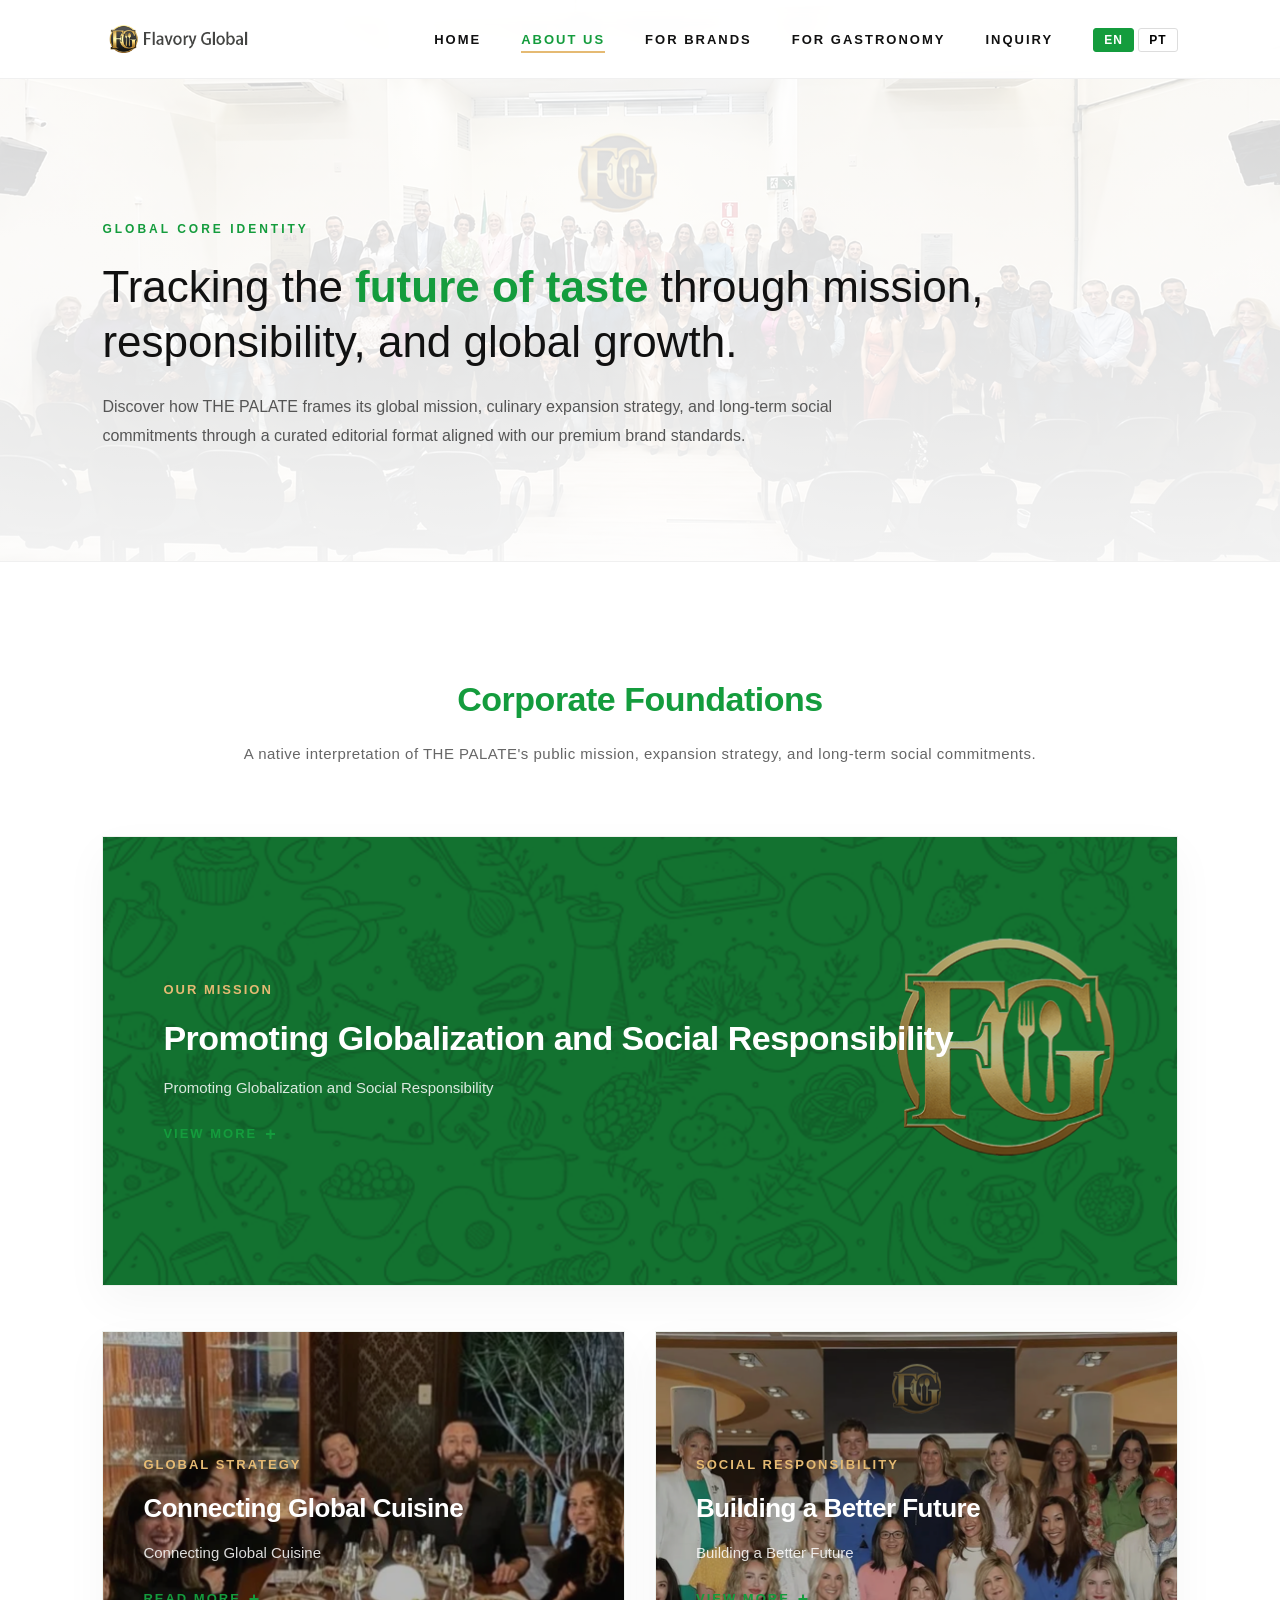
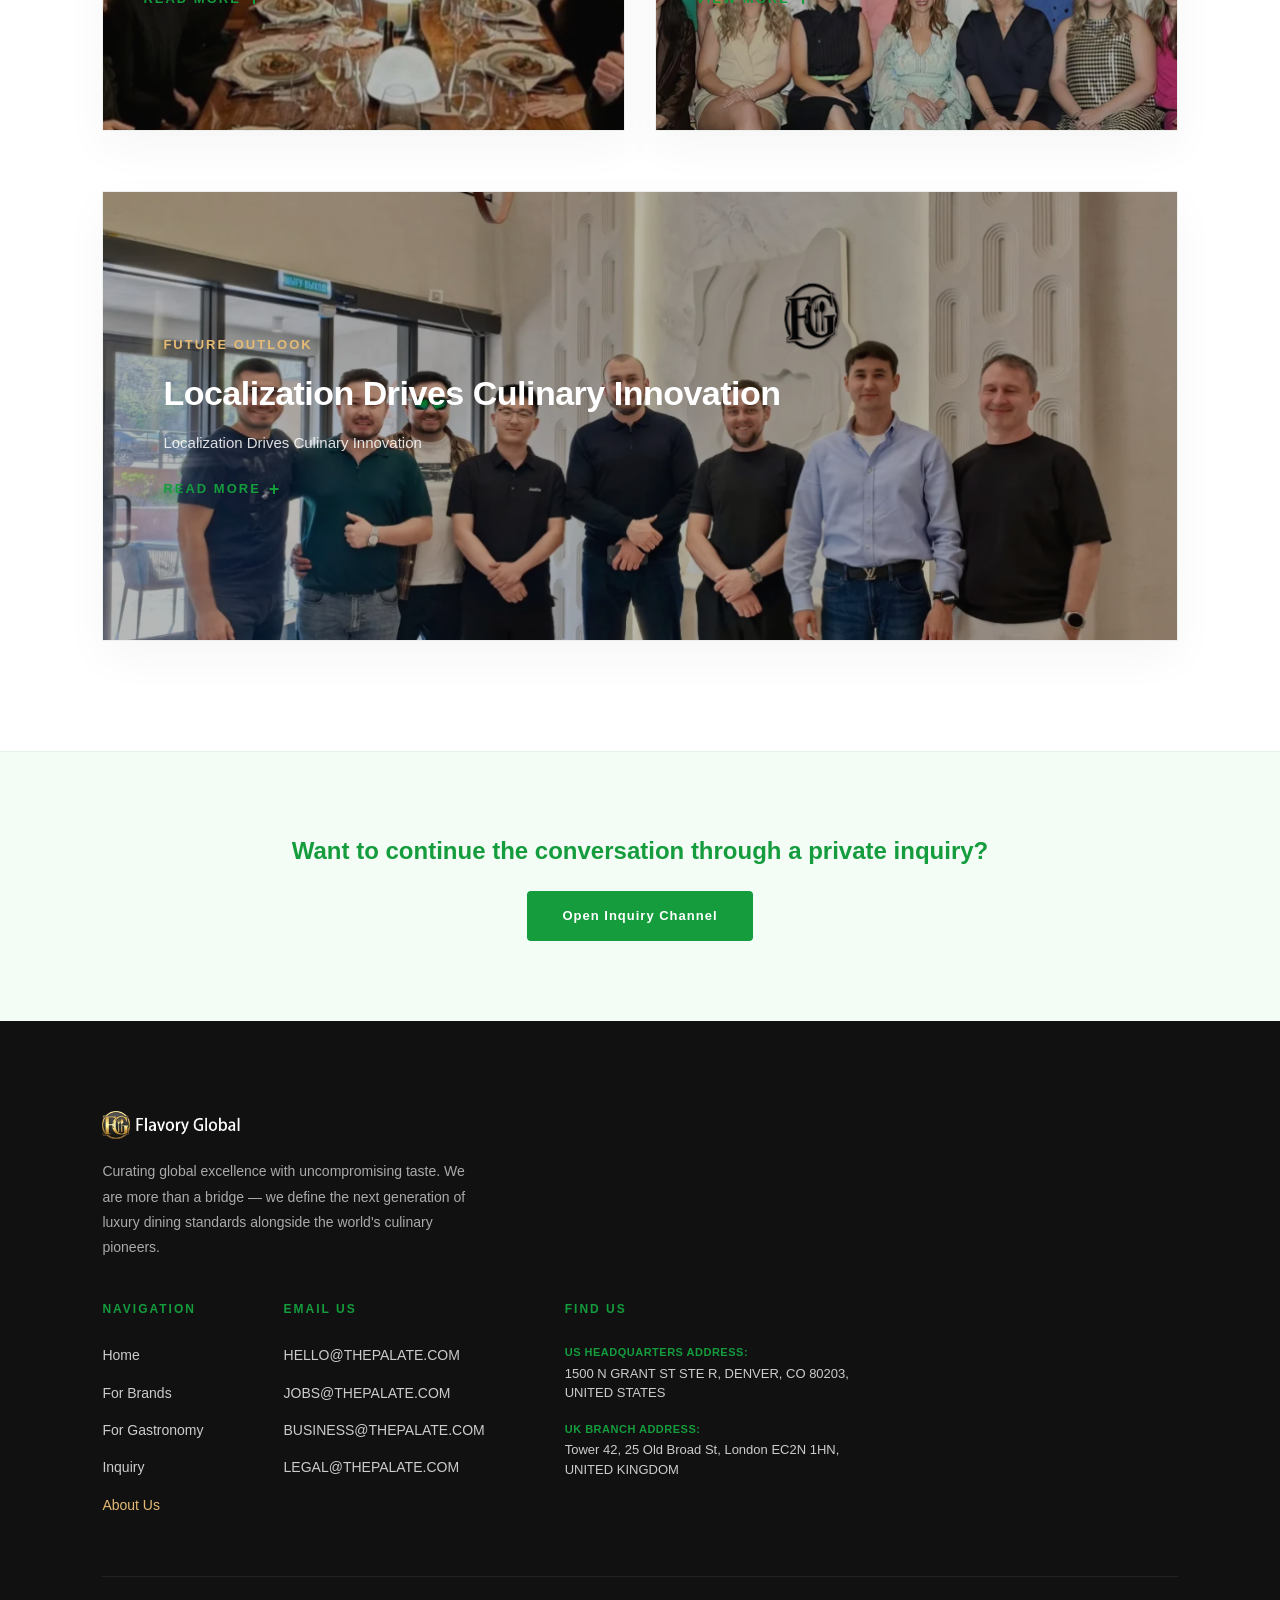
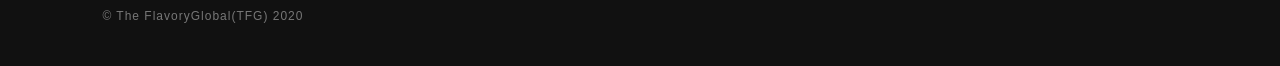
==== commit d0744c58: "feat: update hero content, hide stats & HQ, add i18n, improve mobile responsive" ====
--- a/aboutUs.html
+++ b/aboutUs.html
@@ -179,7 +179,7 @@
 .news-detail-wrapper[hidden] { display: none; }
 .news-detail-wrapper.open { max-height: 2000px; opacity: 1; margin-top: 15px; }
 .news-detail-inner { padding: 35px; background: #fcfcfc; border-left: 4px solid #149c3d; display: flex; flex-direction: column; gap: 16px; border-right: 1px solid #edf1ed; border-bottom: 1px solid #edf1ed; }
-.news-detail-wrapper p { font-size: 15px; color: #444444; line-height: 1.85; text-align: justify; }
+.news-detail-wrapper p { font-size: 15px; color: #444444; line-height: 1.85; }
 
 .news-cta {
   background-color: #f4fcf6;
@@ -216,11 +216,16 @@
   .news-card h3 { font-size: 30px; }
 }
 @media (max-width: 768px) {
-  .inner-hero h1 { font-size: 32px; }
+  .inner-hero { padding: 140px 5% 60px 5%; }
+  .inner-hero h1 { font-size: 28px; }
   .inner-hero p, .news-summary, .news-detail-wrapper p { font-size: 14px; line-height: 1.6; }
+  .news-section { padding: 60px 5%; }
   .news-list { gap: 20px; }
+  .news-card { height: auto; min-height: 320px; }
   .news-card-content { padding: 24px 20px; }
+  .news-card h3 { font-size: 24px; }
   .news-toggle { width: 100%; justify-content: flex-start; min-height: 44px; }
+  .news-cta { padding: 50px 5%; }
 }
 </style>
 <link href="css/components.css" rel="stylesheet"/>
@@ -261,7 +266,7 @@
 <article class="news-card" id="aboutUs_news-card">
 <div class="news-card-bg" id="aboutUs_news-card-bg" style="background-image: url('images/about-card-mission.png')"></div>
 <div class="news-card-content" id="aboutUs_news-card-content">
-<span class="news-kicker" id="aboutUs_news-kicker">OUR MISSION</span>
+<span class="news-kicker" id="aboutUs_news-kicker"><span class="lang-en">OUR MISSION</span><span class="lang-pt" hidden>NOSSA MISSAO</span></span>
 <h3 id="aboutUs_h3">
 <span class="lang-en" id="aboutUs_lang-en_6">Promoting Globalization and Social Responsibility</span>
 <span class="lang-pt" hidden="" id="aboutUs_lang-pt_6">Promovendo Globalizacao e Responsabilidade Social</span>
@@ -293,7 +298,7 @@
 <article class="news-card" id="aboutUs_news-card_2">
 <div class="news-card-bg" id="aboutUs_news-card-bg_2" style="background-image: url('images/about-card-strategy.png')"></div>
 <div class="news-card-content" id="aboutUs_news-card-content_2">
-<span class="news-kicker" id="aboutUs_news-kicker_2">GLOBAL STRATEGY</span>
+<span class="news-kicker" id="aboutUs_news-kicker_2"><span class="lang-en">GLOBAL STRATEGY</span><span class="lang-pt" hidden>ESTRATEGIA GLOBAL</span></span>
 <h3 id="aboutUs_h3_2">
 <span class="lang-en" id="aboutUs_lang-en_10">Connecting Global Cuisine</span>
 <span class="lang-pt" hidden="" id="aboutUs_lang-pt_10">Conectando a Culinaria Global</span>
@@ -323,7 +328,7 @@
 <article class="news-card" id="aboutUs_news-card_3">
 <div class="news-card-bg" id="aboutUs_news-card-bg_3" style="background-image: url('images/about-card-responsibility.png')"></div>
 <div class="news-card-content" id="aboutUs_news-card-content_3">
-<span class="news-kicker" id="aboutUs_news-kicker_3">SOCIAL RESPONSIBILITY</span>
+<span class="news-kicker" id="aboutUs_news-kicker_3"><span class="lang-en">SOCIAL RESPONSIBILITY</span><span class="lang-pt" hidden>RESPONSABILIDADE SOCIAL</span></span>
 <h3 id="aboutUs_h3_3">
 <span class="lang-en" id="aboutUs_lang-en_14">Building a Better Future</span>
 <span class="lang-pt" hidden="" id="aboutUs_lang-pt_14">Construindo um Futuro Melhor</span>
@@ -357,7 +362,7 @@
 <article class="news-card" id="aboutUs_news-card_4">
 <div class="news-card-bg" id="aboutUs_news-card-bg_4" style="background-image: url('images/about-card-outlook.png')"></div>
 <div class="news-card-content" id="aboutUs_news-card-content_4">
-<span class="news-kicker" id="aboutUs_news-kicker_4">FUTURE OUTLOOK</span>
+<span class="news-kicker" id="aboutUs_news-kicker_4"><span class="lang-en">FUTURE OUTLOOK</span><span class="lang-pt" hidden>PERSPECTIVAS FUTURAS</span></span>
 <h3 id="aboutUs_h3_4">
 <span class="lang-en" id="aboutUs_lang-en_20">Localization Drives Culinary Innovation</span>
 <span class="lang-pt" hidden="" id="aboutUs_lang-pt_18">A Localizacao Impulsiona a Inovacao Culinaria</span>
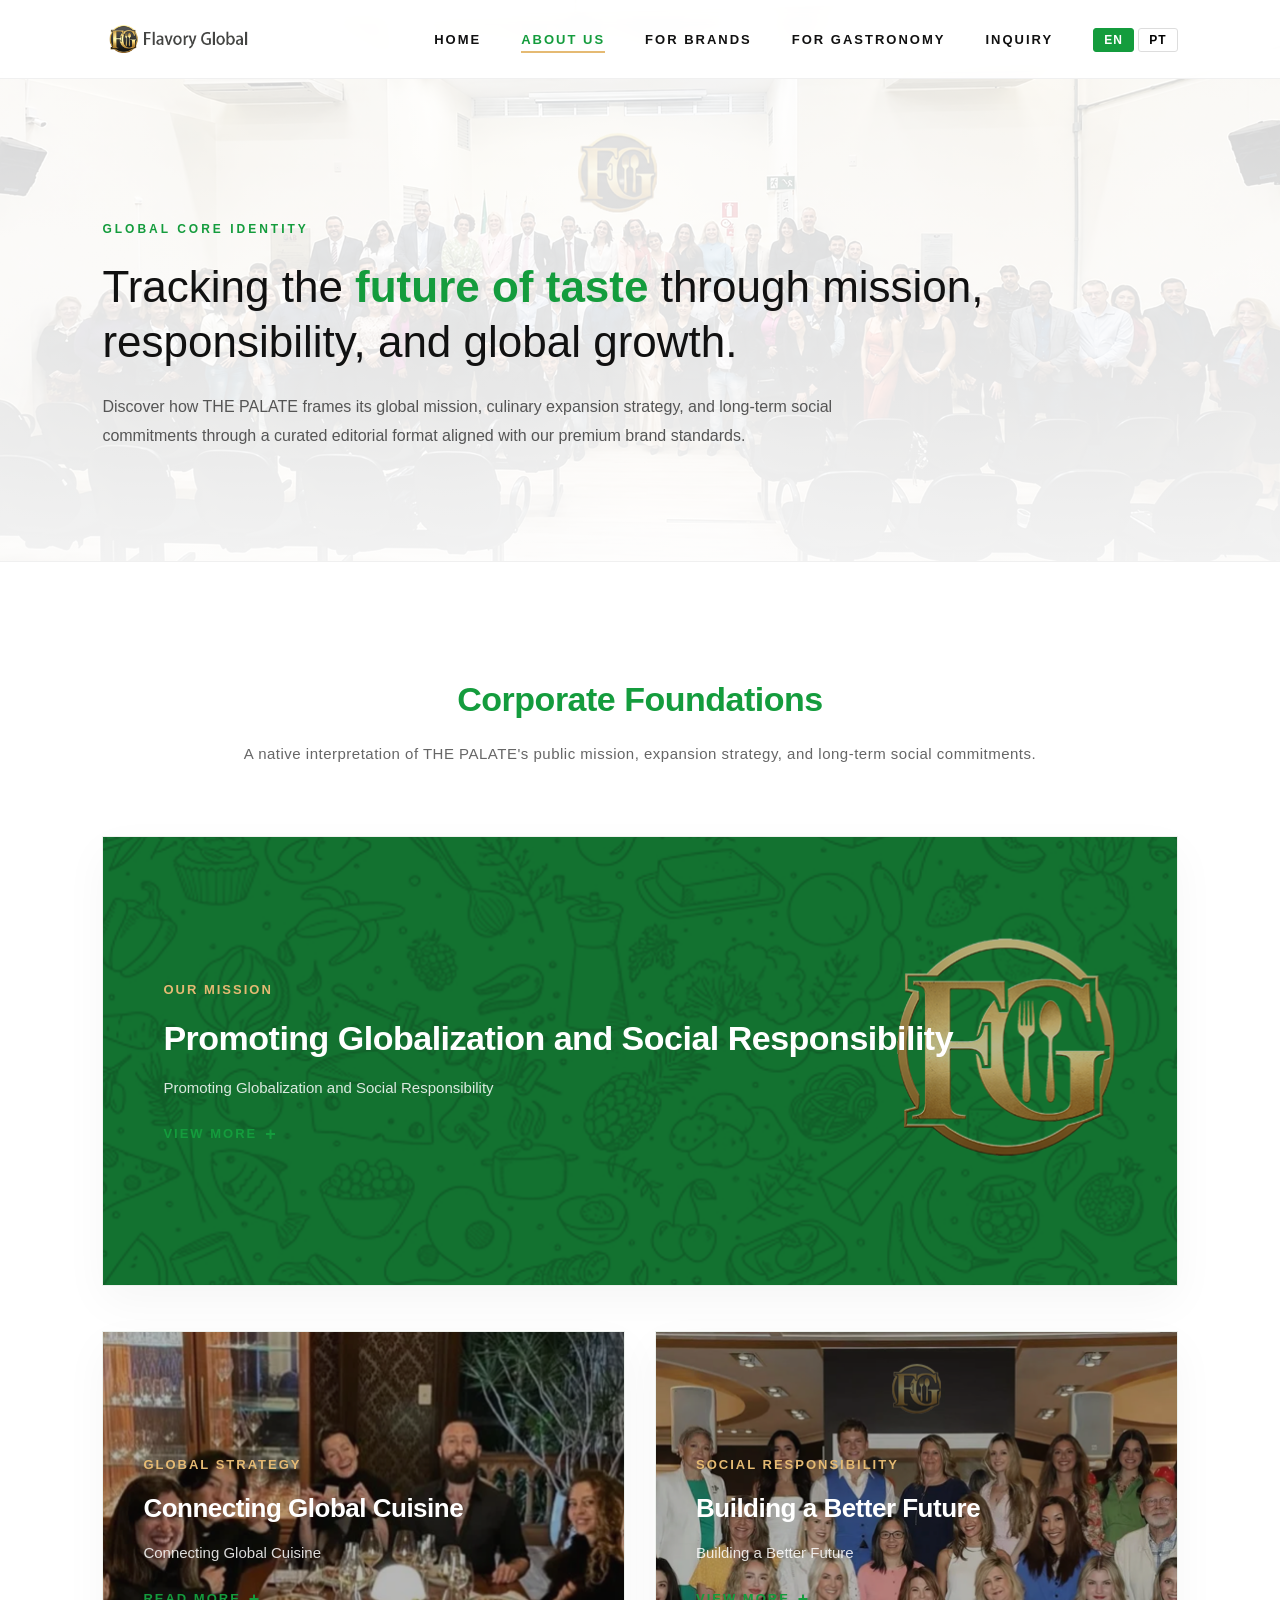
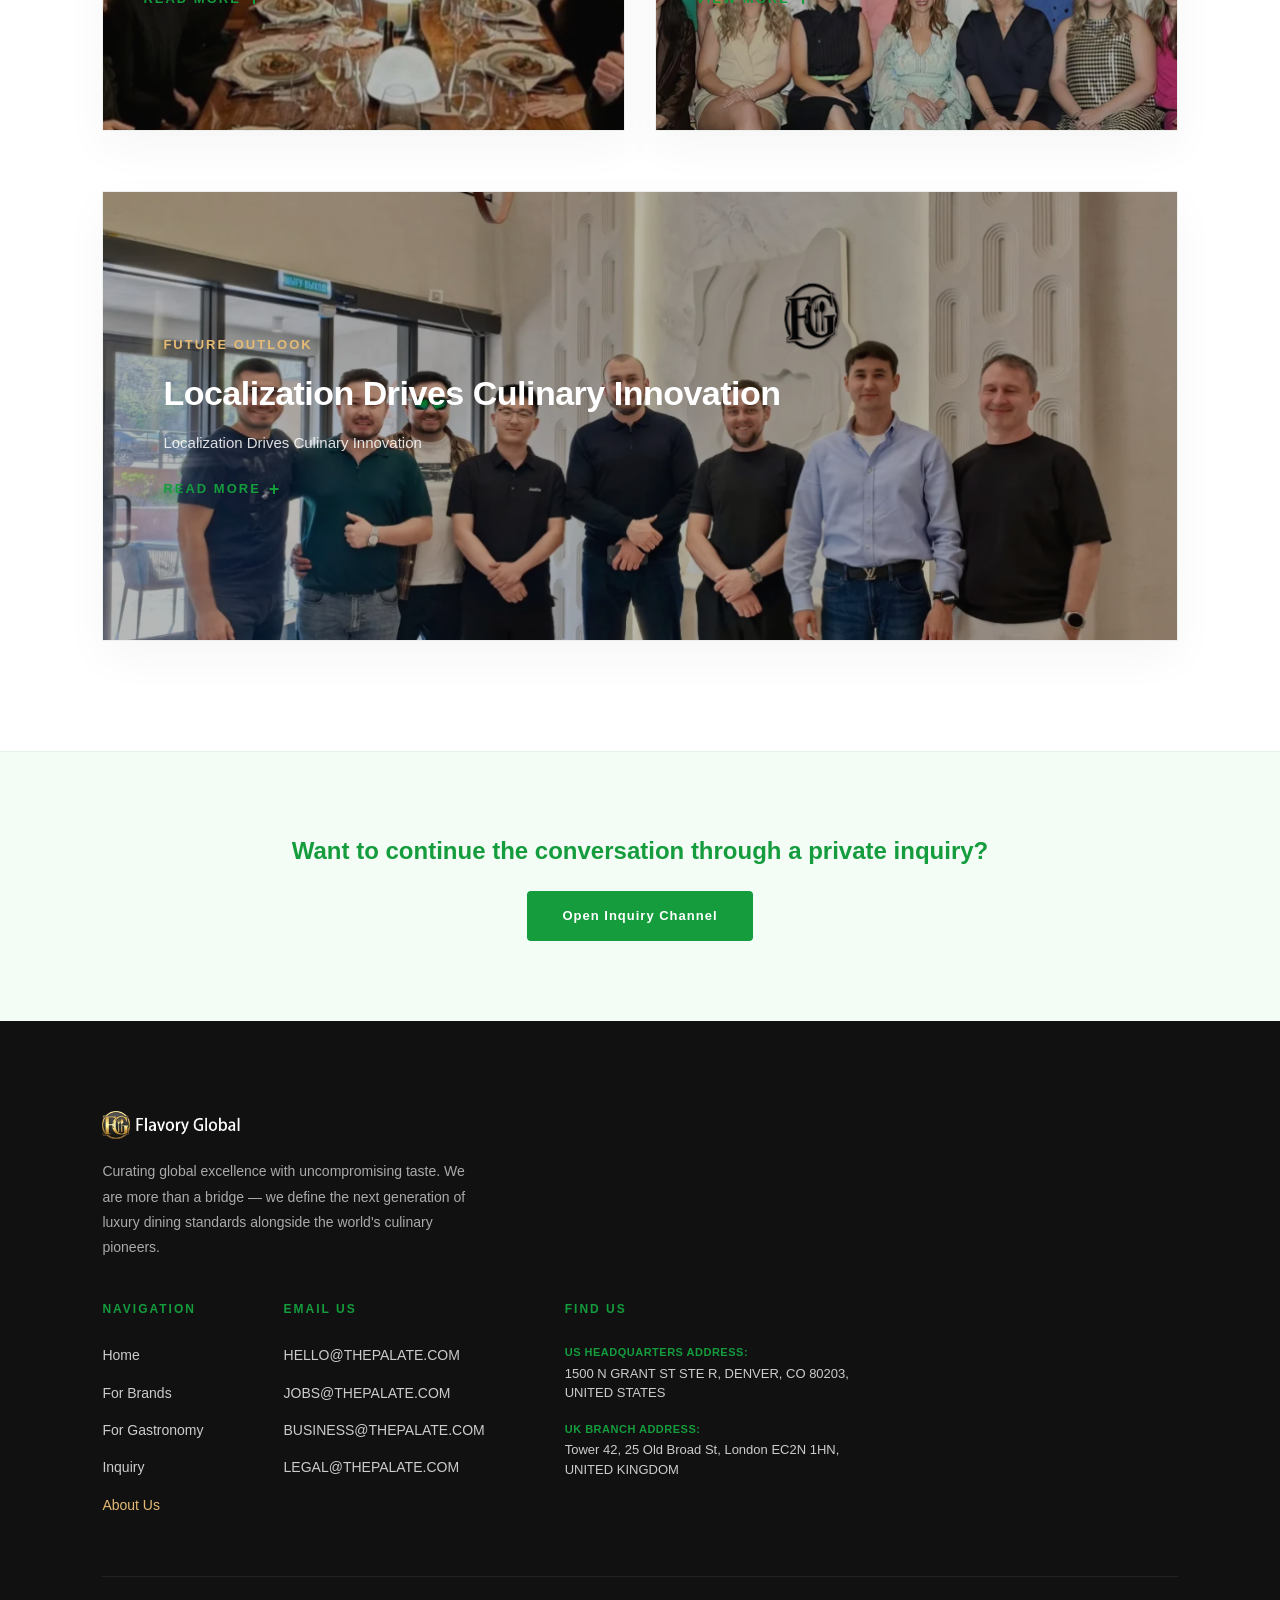
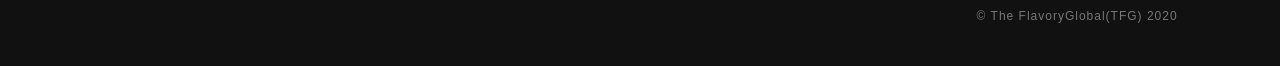
==== commit f23009ae: "add favicon (badge.png) to all pages" ====
--- a/aboutUs.html
+++ b/aboutUs.html
@@ -4,7 +4,8 @@
 <head>
 <meta charset="utf-8"/>
 <meta content="width=device-width, initial-scale=1.0" name="viewport"/>
-<title>About Us | THE PALATE</title>
+<link rel="icon" type="image/png" href="images/badge.png">
+    <title>About Us | THE PALATE</title>
 <style>
 * { margin: 0; padding: 0; box-sizing: border-box; }
 body {
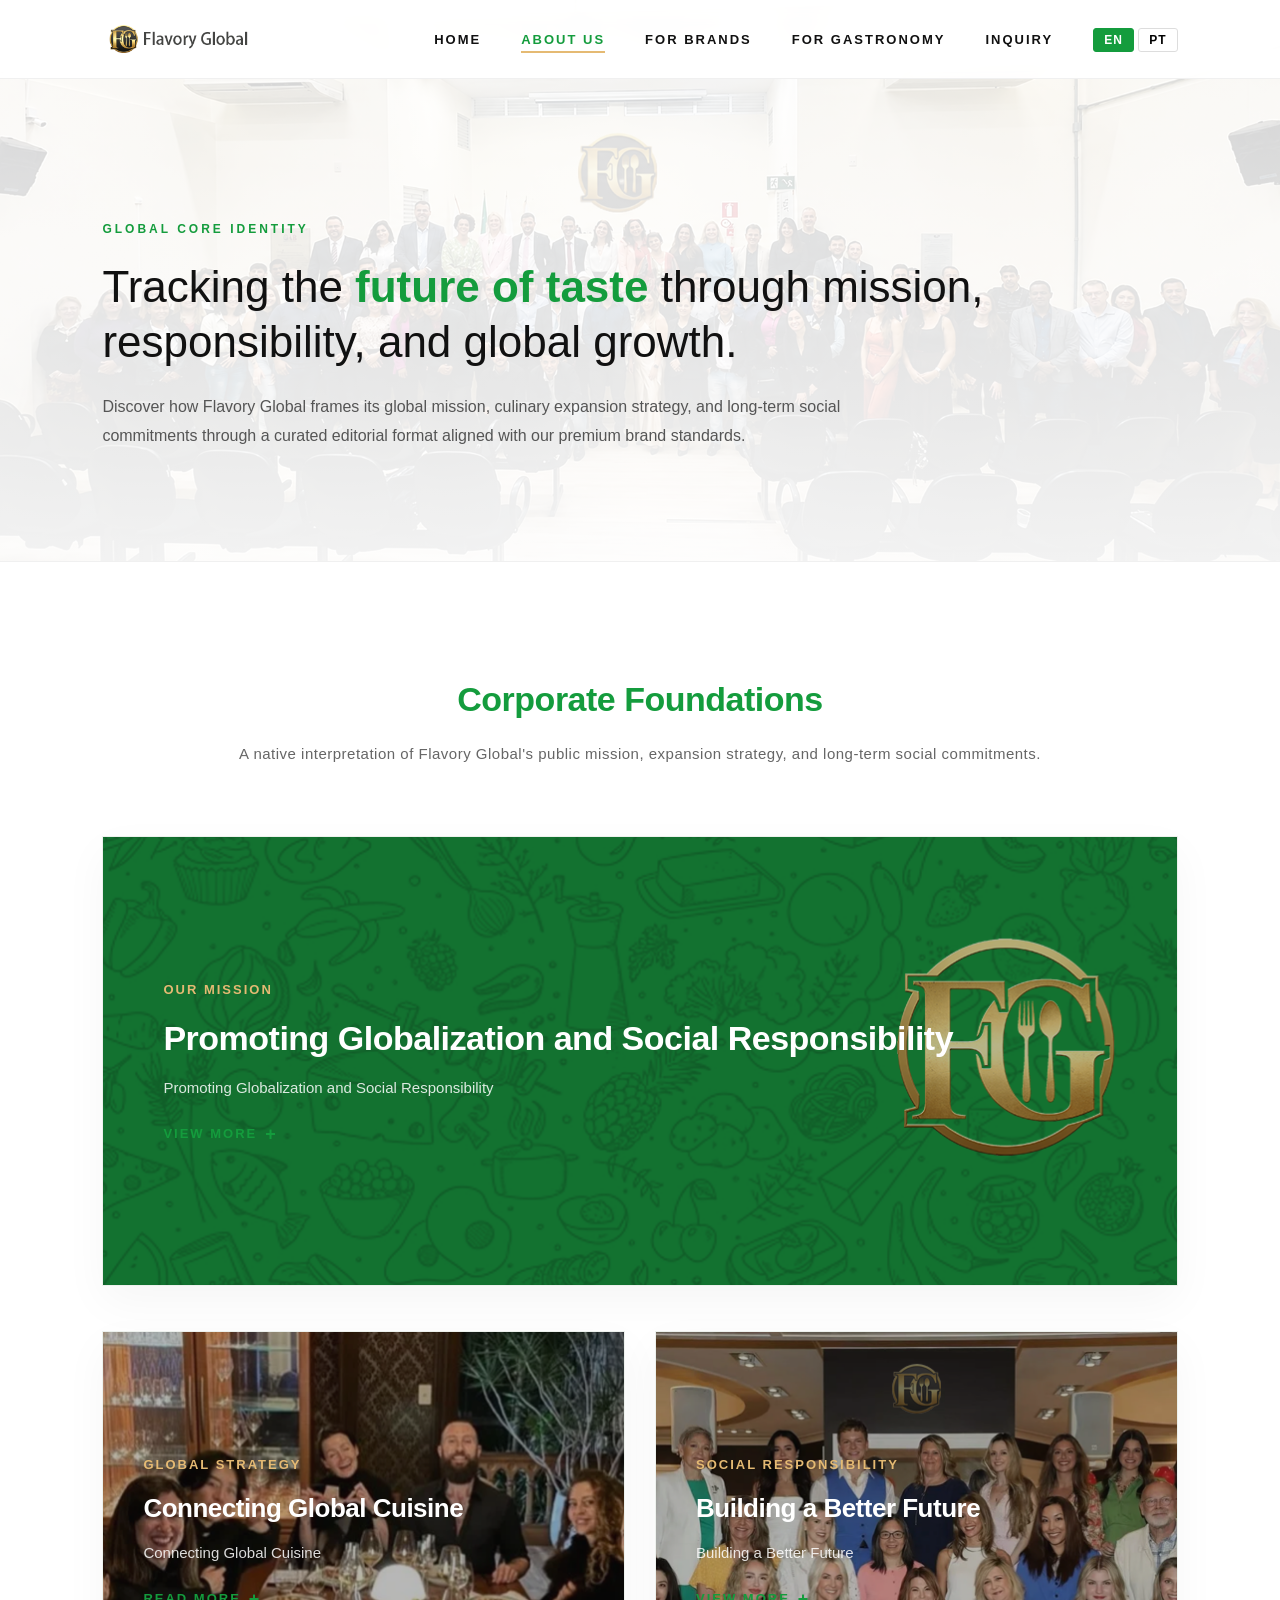
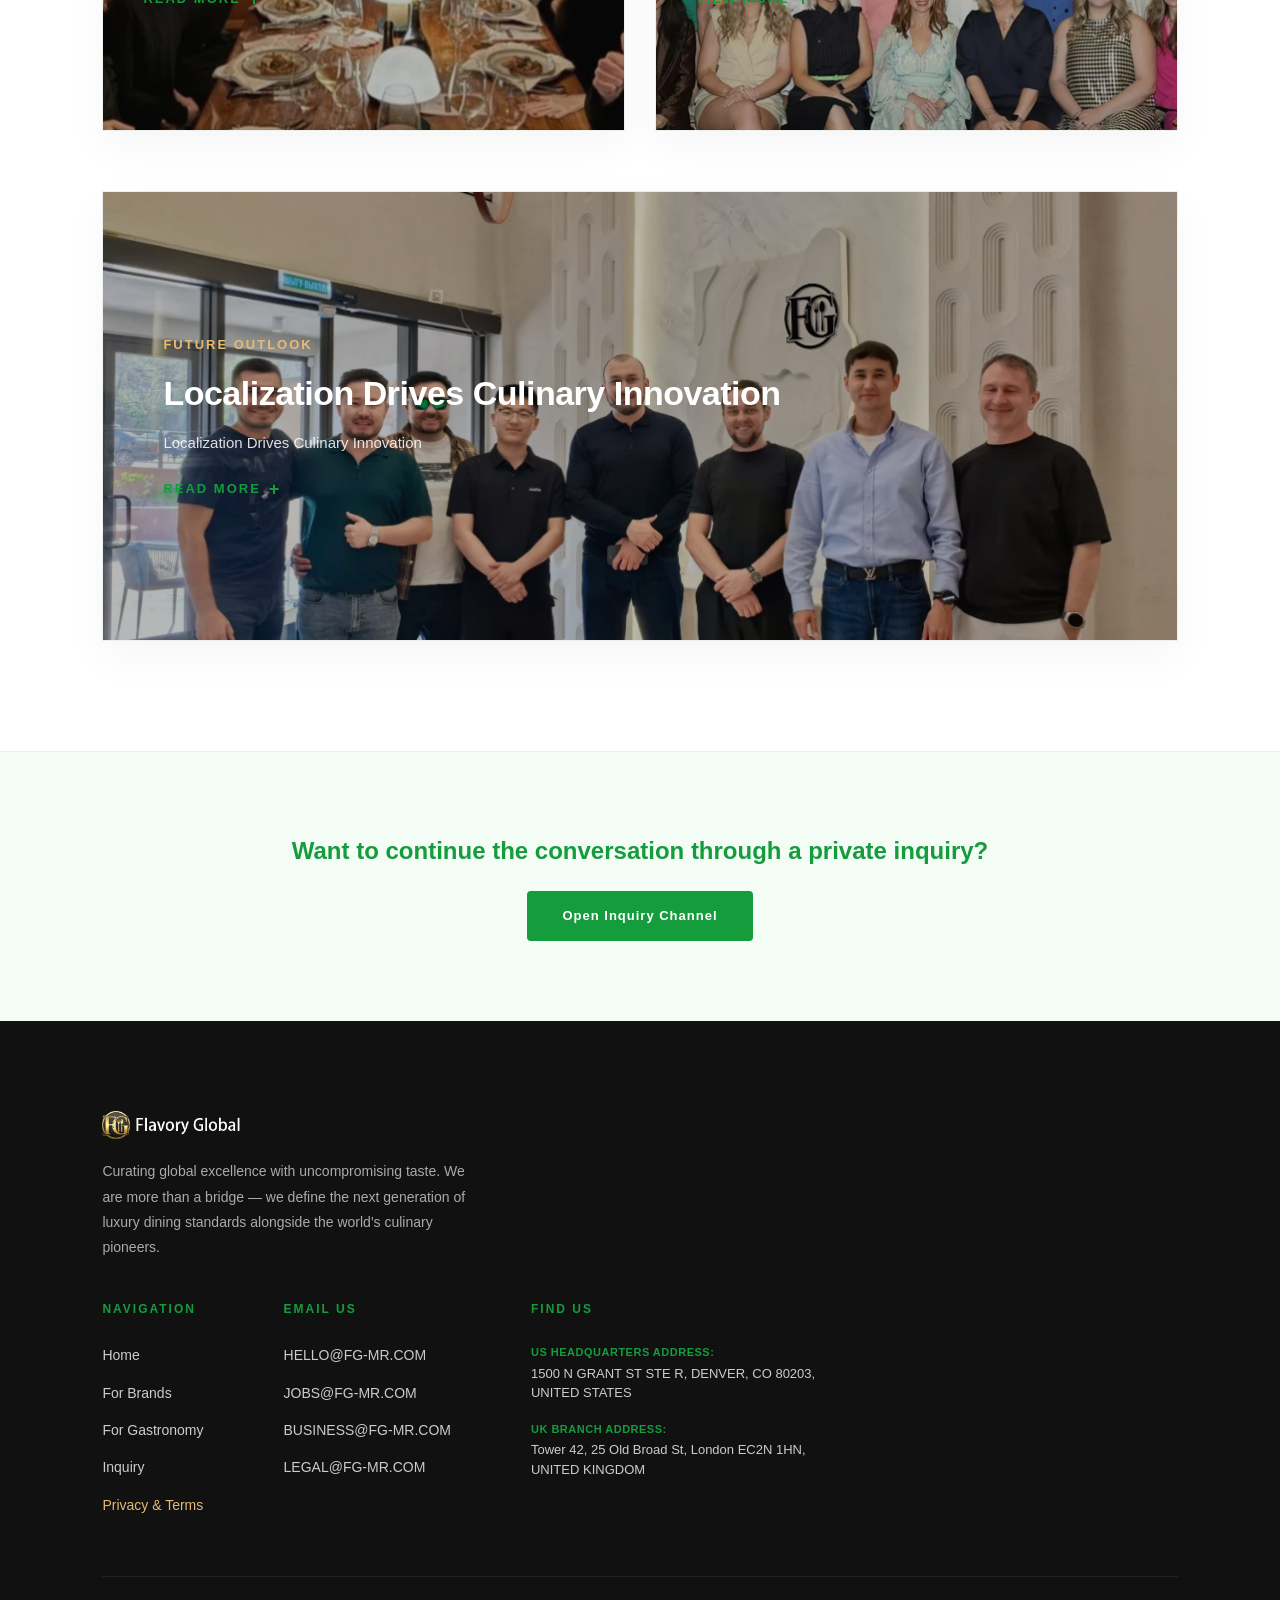
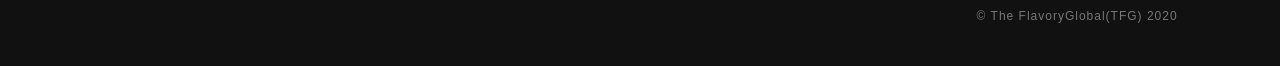
==== commit cfc2e1c4: "rebrand THE PALATE → Flavory Global, add privacy page, add PT i18n for nav/footer" ====
--- a/aboutUs.html
+++ b/aboutUs.html
@@ -5,7 +5,7 @@
 <meta charset="utf-8"/>
 <meta content="width=device-width, initial-scale=1.0" name="viewport"/>
 <link rel="icon" type="image/png" href="images/badge.png">
-    <title>About Us | THE PALATE</title>
+    <title>About Us | Flavory Global</title>
 <style>
 * { margin: 0; padding: 0; box-sizing: border-box; }
 body {
@@ -244,8 +244,8 @@
 <span class="lang-pt" hidden="" id="aboutUs_lang-pt_2">Acompanhando o <b id="aboutUs_b_2">futuro do sabor</b> por meio de missao, responsabilidade e crescimento global.</span>
 </h1>
 <p id="aboutUs_p">
-<span class="lang-en" id="aboutUs_lang-en_3">Discover how THE PALATE frames its global mission, culinary expansion strategy, and long-term social commitments through a curated editorial format aligned with our premium brand standards.</span>
-<span class="lang-pt" hidden="" id="aboutUs_lang-pt_3">Descubra como a THE PALATE apresenta sua missao global, estrategia de expansao culinaria e compromissos sociais de longo prazo em um formato editorial alinhado aos nossos padroes de marca premium.</span>
+<span class="lang-en" id="aboutUs_lang-en_3">Discover how Flavory Global frames its global mission, culinary expansion strategy, and long-term social commitments through a curated editorial format aligned with our premium brand standards.</span>
+<span class="lang-pt" hidden="" id="aboutUs_lang-pt_3">Descubra como a Flavory Global apresenta sua missao global, estrategia de expansao culinaria e compromissos sociais de longo prazo em um formato editorial alinhado aos nossos padroes de marca premium.</span>
 </p>
 </div>
 </section>
@@ -257,8 +257,8 @@
 <span class="lang-pt" hidden="" id="aboutUs_lang-pt_4">Pilares <span id="aboutUs_span_2">Corporativos</span></span>
 </h2>
 <p id="aboutUs_p_2">
-<span class="lang-en" id="aboutUs_lang-en_5">A native interpretation of THE PALATE's public mission, expansion strategy, and long-term social commitments.</span>
-<span class="lang-pt" hidden="" id="aboutUs_lang-pt_5">Uma interpretacao nativa sobre a missao publica, estrategia de expansao e compromissos sociais da THE PALATE.</span>
+<span class="lang-en" id="aboutUs_lang-en_5">A native interpretation of Flavory Global's public mission, expansion strategy, and long-term social commitments.</span>
+<span class="lang-pt" hidden="" id="aboutUs_lang-pt_5">Uma interpretacao nativa sobre a missao publica, estrategia de expansao e compromissos sociais da Flavory Global.</span>
 </p>
 </div>
 <div class="news-list" id="aboutUs_news-list">
@@ -287,8 +287,8 @@
 <p id="aboutUs_p_3">
 <strong id="aboutUs_strong" style="display: block; margin-bottom: 8px; color: #149c3d;">OUR MISSION</strong>
 <strong id="aboutUs_strong_2" style="display: block; margin-bottom: 12px; font-size: 16px;">Promoting Globalization and Social Responsibility</strong>
-<span class="lang-en" id="aboutUs_lang-en_9">THE PALATE is not just a culinary curation company; we are also practitioners of global social responsibility. We are committed to promoting the process of globalization and actively responding to the increasingly prominent issue of global unemployment by providing effective solutions for various countries. Through our platform, we hope to help everyone find their own culinary journey.</span>
-<span class="lang-pt" hidden="" id="aboutUs_lang-pt_9">A THE PALATE nao e apenas uma empresa de curadoria culinaria; tambem somos praticantes da responsabilidade social global. Estamos comprometidos em promover o processo de globalizacao e responder ativamente ao crescente problema do desemprego global por meio de solucoes eficazes para varios paises. Por meio de nossa plataforma, esperamos ajudar cada pessoa a encontrar sua propria jornada culinaria.</span>
+<span class="lang-en" id="aboutUs_lang-en_9">Flavory Global is not just a culinary curation company; we are also practitioners of global social responsibility. We are committed to promoting the process of globalization and actively responding to the increasingly prominent issue of global unemployment by providing effective solutions for various countries. Through our platform, we hope to help everyone find their own culinary journey.</span>
+<span class="lang-pt" hidden="" id="aboutUs_lang-pt_9">A Flavory Global nao e apenas uma empresa de curadoria culinaria; tambem somos praticantes da responsabilidade social global. Estamos comprometidos em promover o processo de globalizacao e responder ativamente ao crescente problema do desemprego global por meio de solucoes eficazes para varios paises. Por meio de nossa plataforma, esperamos ajudar cada pessoa a encontrar sua propria jornada culinaria.</span>
 </p>
 </div>
 </div>
@@ -319,8 +319,8 @@
 <p id="aboutUs_p_4">
 <strong id="aboutUs_strong_3" style="display: block; margin-bottom: 8px; color: #149c3d;">GLOBAL STRATEGY</strong>
 <strong id="aboutUs_strong_4" style="display: block; margin-bottom: 12px; font-size: 16px;">Connecting Global Cuisine</strong>
-<span class="lang-en" id="aboutUs_lang-en_13">As of 2026, THE PALATE has established a comprehensive international business network, with offices spanning multiple continents. With our rigorous curation standards and exceptional digital service system, we provide precise and unique culinary insights to food lovers around the world, continuously driving the innovation and upgrading of global dining evaluation standards.</span>
-<span class="lang-pt" hidden="" id="aboutUs_lang-pt_13">A THE PALATE estabeleceu uma rede internacional de negocios abrangente, abrangendo diversos paises. Com nossos rigorosos padroes de curadoria e sistema digital de servico excepcional, fornecemos insights culinarios precisos e unicos para amantes da gastronomia em todo o mundo.</span>
+<span class="lang-en" id="aboutUs_lang-en_13">As of 2026, Flavory Global has established a comprehensive international business network, with offices spanning multiple continents. With our rigorous curation standards and exceptional digital service system, we provide precise and unique culinary insights to food lovers around the world, continuously driving the innovation and upgrading of global dining evaluation standards.</span>
+<span class="lang-pt" hidden="" id="aboutUs_lang-pt_13">A Flavory Global estabeleceu uma rede internacional de negocios abrangente, abrangendo diversos paises. Com nossos rigorosos padroes de curadoria e sistema digital de servico excepcional, fornecemos insights culinarios precisos e unicos para amantes da gastronomia em todo o mundo.</span>
 </p>
 </div>
 </div>
@@ -349,10 +349,10 @@
 <p id="aboutUs_p_5">
 <strong id="aboutUs_strong_5" style="display: block; margin-bottom: 8px; color: #149c3d;">SOCIAL RESPONSIBILITY</strong>
 <strong id="aboutUs_strong_6" style="display: block; margin-bottom: 12px; font-size: 16px;">Building a Better Future</strong>
-<span class="lang-en" id="aboutUs_lang-en_17" style="display: block; margin-bottom: 12px;">THE PALATE has established strong partnerships with globally recognized charitable organizations. We actively give back to society through charitable activities worldwide, covering areas such as education, poverty alleviation, and health.</span>
+<span class="lang-en" id="aboutUs_lang-en_17" style="display: block; margin-bottom: 12px;">Flavory Global has established strong partnerships with globally recognized charitable organizations. We actively give back to society through charitable activities worldwide, covering areas such as education, poverty alleviation, and health.</span>
 <span class="lang-en" id="aboutUs_lang-en_18" style="display: block; margin-bottom: 12px;">We collaborate with internationally recognized organizations to launch inclusive charitable products that align with local cultural and legal principles. We allocate a portion of our operational profits to fund schools, community centers, and provide ongoing assistance for vulnerable groups.</span>
 <span class="lang-en" id="aboutUs_lang-en_19">We recognize the importance of charitable endeavors. As a socially responsible company, we call on every partner to participate in meaningful action beyond food.</span>
-<span class="lang-pt" hidden="" id="aboutUs_lang-pt_17">A THE PALATE estabeleceu parcerias com organizacoes globais reconhecidas. Dedicamos parte dos lucros para financiar escolas, centros comunitarios e fornecer assistencia para grupos vulneraveis em todo o mundo.</span>
+<span class="lang-pt" hidden="" id="aboutUs_lang-pt_17">A Flavory Global estabeleceu parcerias com organizacoes globais reconhecidas. Dedicamos parte dos lucros para financiar escolas, centros comunitarios e fornecer assistencia para grupos vulneraveis em todo o mundo.</span>
 </p>
 </div>
 </div>
@@ -383,8 +383,8 @@
 <p id="aboutUs_p_6">
 <strong id="aboutUs_strong_7" style="display: block; margin-bottom: 8px; color: #149c3d;">FUTURE OUTLOOK</strong>
 <strong id="aboutUs_strong_8" style="display: block; margin-bottom: 12px; font-size: 16px;">Localization Drives Culinary Innovation</strong>
-<span class="lang-en" id="aboutUs_lang-en_23">THE PALATE looks forward to further consolidating its leadership position in the global culinary curation market while creating a richer and more diverse food experience for diners worldwide. Through our platform, we integrate the unique offerings of local food businesses and user feedback to drive culinary innovation across markets.</span>
-<span class="lang-pt" hidden="" id="aboutUs_lang-pt_21">A THE PALATE espera consolidar ainda mais sua posicao de lideranca no mercado global de curadoria culinaria, criando uma experiencia gastronomica mais rica e diversa para consumidores do mundo inteiro.</span>
+<span class="lang-en" id="aboutUs_lang-en_23">Flavory Global looks forward to further consolidating its leadership position in the global culinary curation market while creating a richer and more diverse food experience for diners worldwide. Through our platform, we integrate the unique offerings of local food businesses and user feedback to drive culinary innovation across markets.</span>
+<span class="lang-pt" hidden="" id="aboutUs_lang-pt_21">A Flavory Global espera consolidar ainda mais sua posicao de lideranca no mercado global de curadoria culinaria, criando uma experiencia gastronomica mais rica e diversa para consumidores do mundo inteiro.</span>
 </p>
 </div>
 </div>
